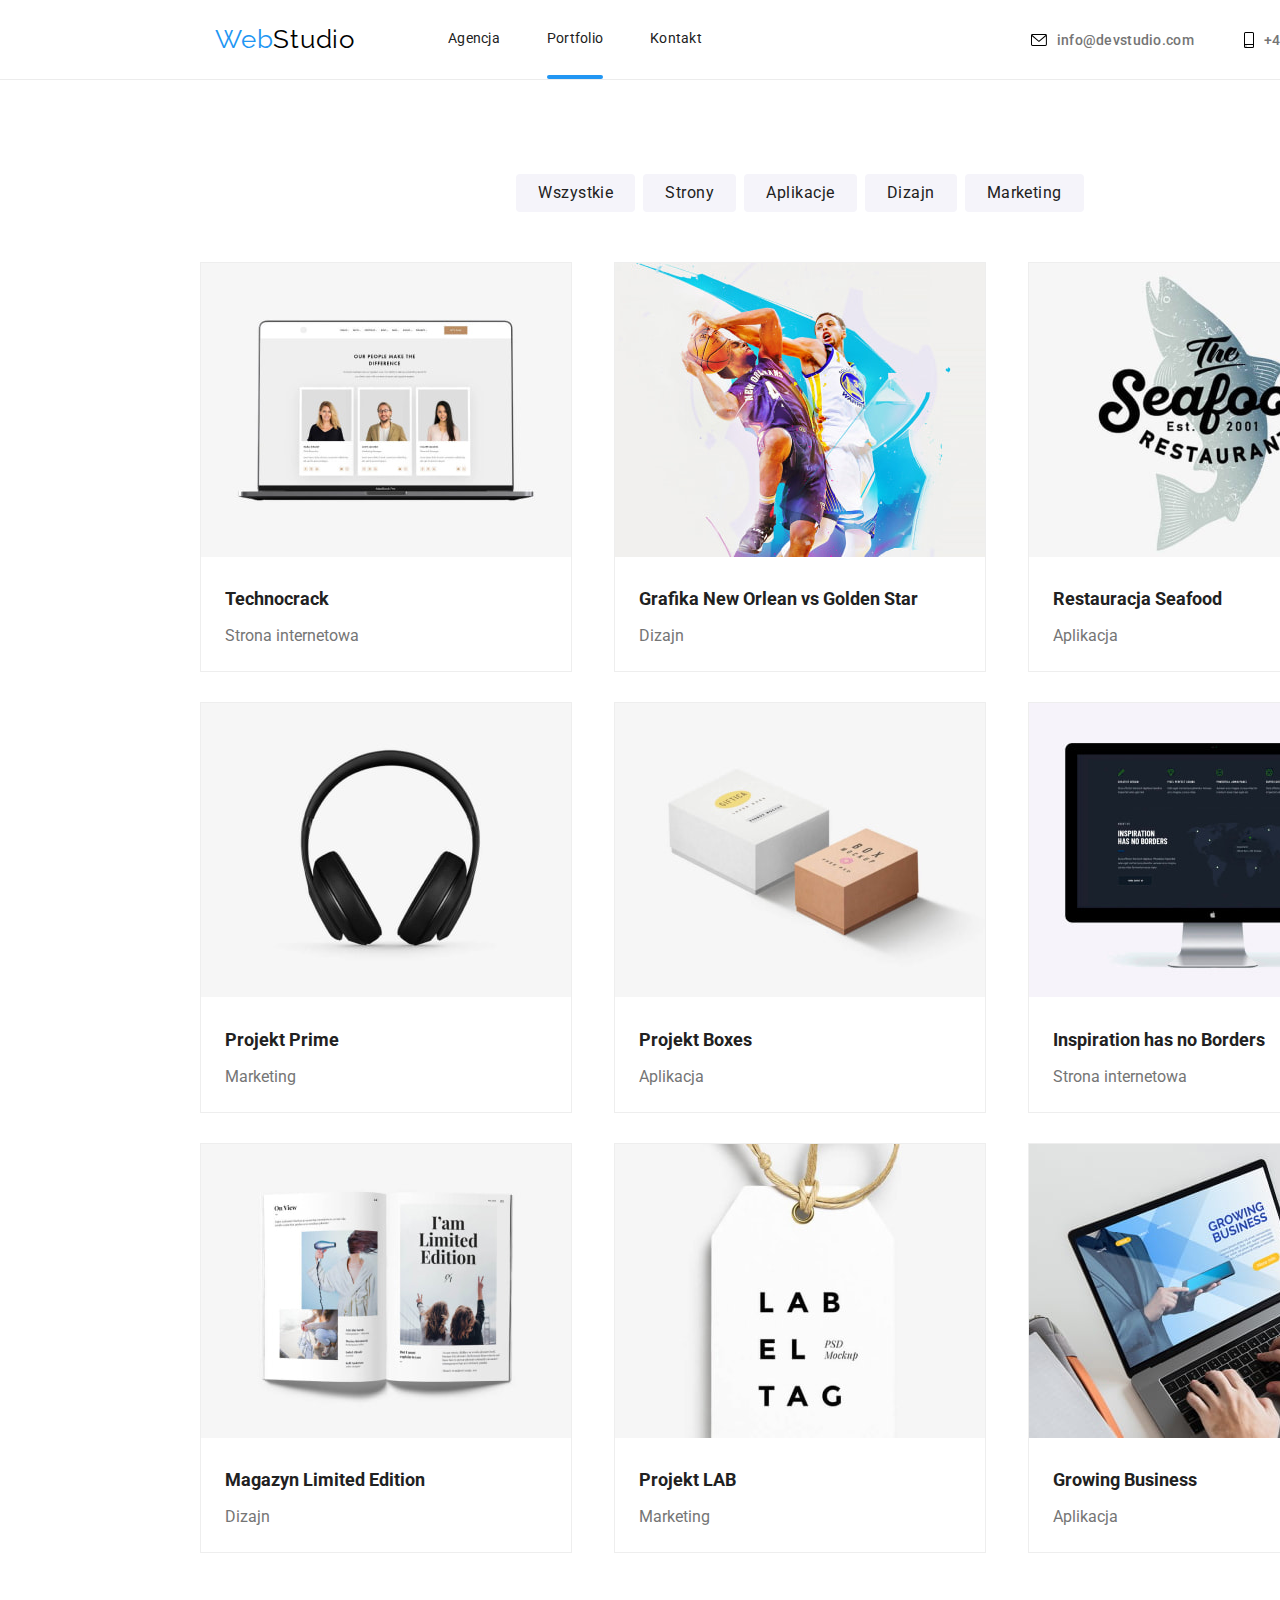
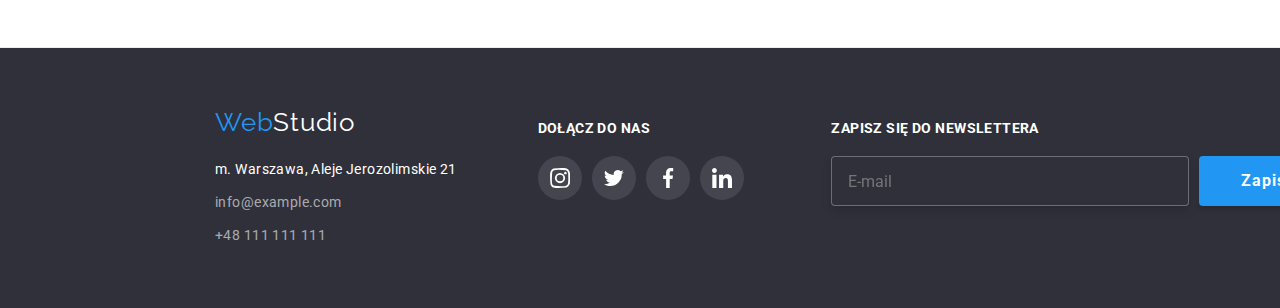
==== portfolio.html @ d6fd1a37 "cloned" ====
<!DOCTYPE html>
<html lang="en">
  <head>
    <meta charset="utf-8" />
    <meta http-equiv="x-uA-compatible" content="ie=edge" />
    <meta name="viewport" content="width=device-width, initial-scale=1.0" />
    <title>Studio</title>
    <link rel="stylesheet" href="./css/normalize.css" />
    <link rel="stylesheet" href="./css/style.css" />
    <link
      href="https://fonts.googleapis.com/css2?family=Raleway:wght@700&family=Roboto:wght@400;500;700;900&display=swap"
      rel="stylesheet"
    />
  </head>
  <body>
    <div class="wrapper">
      <div class="header-border">
        <header class="header container">
          <a class="header-logo" href="./index.html"
            >Web<span class="logo-secondary-color">Studio</span></a
          >
          <nav class="menu-nav">
            <a href="">Agencja</a>
            <a class="underline" href="./portfolio.html">Portfolio</a>
            <a href="">Kontakt</a>
          </nav>
          <div class="header-contacts">
            <a href="mailto:info@devstudio.com"
              ><svg class="header-icon" width="16" height="12">
                <use href="./images/icons.svg#icon-email"></use>
              </svg>
              info@devstudio.com</a
            >
            <a class="tel" href="tel:+48111111111"
              ><svg class="header-icon" width="10" height="16">
                <use href="./images/icons.svg#icon-smartphone"></use>
              </svg>
              +48 111 111 111</a
            >
          </div>
        </header>
      </div>
      <div class="portfolio-main-page-border">
        <main class="portfolio-main-page container section">
          <div class="filters">
            <button>Wszystkie</button>
            <button>Strony</button>
            <button>Aplikacje</button>
            <button>Dizajn</button>
            <button>Marketing</button>
          </div>
          <ul class="wszystkie-menu-images">
            <li>
              <figure class="image-border">
                <div class="project-image">
                  <img
                    src="./images/technocrack.jpg"
                    alt="picture of information about three employees"
                    width="370"
                    height="294"
                  />
                  <div class="hover-overlay">
                    <p>
                      Technocrack jest popularną platformą wykorzystywaną do
                      rozpowszechniania koronawirusa. Firmy wykorzystują tę
                      platformę do celów szpiegowskich i ataków na
                      niezabezpieczone serwery konkurencji
                    </p>
                  </div>
                </div>
                <figcaption class="image-footer">
                  <p class="project-name">Technocrack</p>
                  <p class="group-name">Strona internetowa</p>
                </figcaption>
              </figure>
            </li>
            <li>
              <figure class="image-border">
                <div class="project-image">
                  <img
                    src="./images/neworlean.jpg"
                    alt="picture of two basketball players in match"
                    width="370"
                    height="294"
                  />
                  <div class="hover-overlay">
                    <p>
                      Technocrack jest popularną platformą wykorzystywaną do
                      rozpowszechniania koronawirusa. Firmy wykorzystują tę
                      platformę do celów szpiegowskich i ataków na
                      niezabezpieczone serwery konkurencji
                    </p>
                  </div>
                </div>
                <figcaption class="image-footer">
                  <p class="project-name">Grafika New Orlean vs Golden Star</p>
                  <p class="group-name">Dizajn</p>
                </figcaption>
              </figure>
            </li>
            <li>
              <figure class="image-border">
                <div class="project-image">
                  <img
                    src="./images/seafood.jpg"
                    alt=" logo of seafood restaurant"
                    width="370"
                    height="294"
                  />
                  <div class="hover-overlay">
                    <p>
                      Technocrack jest popularną platformą wykorzystywaną do
                      rozpowszechniania koronawirusa. Firmy wykorzystują tę
                      platformę do celów szpiegowskich i ataków na
                      niezabezpieczone serwery konkurencji
                    </p>
                  </div>
                </div>
                <figcaption class="image-footer">
                  <p class="project-name">Restauracja Seafood</p>
                  <p class="group-name">Aplikacja</p>
                </figcaption>
              </figure>
            </li>

            <li>
              <figure class="image-border">
                <div class="project-image">
                  <img
                    src="./images/project-prime.jpg"
                    alt="picture of headphones"
                    width="370"
                    height="294"
                  />
                  <div class="hover-overlay">
                    <p>
                      Technocrack jest popularną platformą wykorzystywaną do
                      rozpowszechniania koronawirusa. Firmy wykorzystują tę
                      platformę do celów szpiegowskich i ataków na
                      niezabezpieczone serwery konkurencji
                    </p>
                  </div>
                </div>
                <figcaption class="image-footer">
                  <p class="project-name">Projekt Prime</p>
                  <p class="group-name">Marketing</p>
                </figcaption>
              </figure>
            </li>

            <li>
              <figure class="image-border">
                <div class="project-image">
                  <img
                    src="./images/project-boxes.jpg"
                    alt="picture of two boxes next to eachother"
                    width="370"
                    height="294"
                  />
                  <div class="hover-overlay">
                    <p>
                      Technocrack jest popularną platformą wykorzystywaną do
                      rozpowszechniania koronawirusa. Firmy wykorzystują tę
                      platformę do celów szpiegowskich i ataków na
                      niezabezpieczone serwery konkurencji
                    </p>
                  </div>
                </div>
                <figcaption class="image-footer">
                  <p class="project-name">Projekt Boxes</p>
                  <p class="group-name">Aplikacja</p>
                </figcaption>
              </figure>
            </li>

            <li>
              <figure class="image-border">
                <div class="project-image">
                  <img
                    src="./images/inspiration.jpg"
                    alt="picture of computer screen with inspiration has no borders slogan"
                    width="370"
                    height="294"
                  />
                  <div class="hover-overlay">
                    <p>
                      Technocrack jest popularną platformą wykorzystywaną do
                      rozpowszechniania koronawirusa. Firmy wykorzystują tę
                      platformę do celów szpiegowskich i ataków na
                      niezabezpieczone serwery konkurencji
                    </p>
                  </div>
                </div>
                <figcaption class="image-footer">
                  <p class="project-name">Inspiration has no Borders</p>
                  <p class="group-name">Strona internetowa</p>
                </figcaption>
              </figure>
            </li>

            <li>
              <figure class="image-border">
                <div class="project-image">
                  <img
                    src="./images/magazyn-limited-edition.jpg"
                    alt=" picture of book with text im limited edition"
                    width="370"
                    height="294"
                  />
                  <div class="hover-overlay">
                    <p>
                      Technocrack jest popularną platformą wykorzystywaną do
                      rozpowszechniania koronawirusa. Firmy wykorzystują tę
                      platformę do celów szpiegowskich i ataków na
                      niezabezpieczone serwery konkurencji
                    </p>
                  </div>
                </div>
                <figcaption class="image-footer">
                  <p class="project-name">Magazyn Limited Edition</p>
                  <p class="group-name">Dizajn</p>
                </figcaption>
              </figure>
            </li>

            <li>
              <figure class="image-border">
                <div class="project-image">
                  <img
                    src="./images/project-lab.jpg"
                    alt="picture of paper pendant"
                    width="370"
                    height="294"
                  />
                  <div class="hover-overlay">
                    <p>
                      Technocrack jest popularną platformą wykorzystywaną do
                      rozpowszechniania koronawirusa. Firmy wykorzystują tę
                      platformę do celów szpiegowskich i ataków na
                      niezabezpieczone serwery konkurencji
                    </p>
                  </div>
                </div>
                <figcaption class="image-footer">
                  <p class="project-name">Projekt LAB</p>
                  <p class="group-name">Marketing</p>
                </figcaption>
              </figure>
            </li>

            <li>
              <figure class="image-border">
                <div class="project-image">
                  <img
                    src="./images/growing-business.jpg"
                    alt="picture of a laptop with growing business slogan"
                    width="370"
                    height="294"
                  />
                  <div class="hover-overlay">
                    <p>
                      Technocrack jest popularną platformą wykorzystywaną do
                      rozpowszechniania koronawirusa. Firmy wykorzystują tę
                      platformę do celów szpiegowskich i ataków na
                      niezabezpieczone serwery konkurencji
                    </p>
                  </div>
                </div>
                <figcaption class="image-footer">
                  <p class="project-name">Growing Business</p>
                  <p class="group-name">Aplikacja</p>
                </figcaption>
              </figure>
            </li>
          </ul>
        </main>
      </div>
      <div class="footer-background-color">
        <footer class="footer container">
          <div class="footer-contacts">
            <a class="footer-logo" href="./index.html"
              >Web<span class="logo-third-color">Studio</span></a
            >
            <address class="address">
              <p class="footer-address">m. Warszawa, Aleje Jerozolimskie 21</p>
              <a class="footer-email" href="mailto:info@example.com"
                >info@example.com</a
              >
              <a class="footer-tel" href="tel:+48111111111">+48 111 111 111</a>
            </address>
          </div>
          <div class="footer-social-media">
            <p>dołącz do nas</p>
            <div class="footer-social-media-block">
              <svg class="footer-social-media-icon footer-circle">
                <use
                  href="./images/icons.svg#icon-instagram"
                  width="20"
                  height="20"
                  x="12"
                  y="12"
                ></use>
              </svg>
              <svg class="footer-social-media-icon footer-circle">
                <use
                  href="./images/icons.svg#icon-twitter"
                  width="20"
                  height="20"
                  x="12"
                  y="12"
                ></use>
              </svg>
              <svg class="footer-social-media-icon footer-circle">
                <use
                  href="./images/icons.svg#icon-facebook"
                  width="20"
                  height="20"
                  x="12"
                  y="12"
                ></use>
              </svg>
              <svg class="footer-social-media-icon footer-circle">
                <use
                  href="./images/icons.svg#icon-linkedin"
                  width="20"
                  height="20"
                  x="12"
                  y="12"
                ></use>
              </svg>
            </div>
          </div>
          <div class="footer-newsletter">
            <form class="newsletter">
              <label>
                <p>Zapisz się do newslettera</p>
                <input type="email" placeholder="E-mail" name="email"
              /></label>
              <button class="newsletter-button" type="submit">
                Zapisz się
                <svg class="newsletter-button-icon">
                  <use
                    href="./images/icons.svg#icon-send"
                    width="24"
                    height="24"
                  ></use>
                </svg>
              </button>
            </form>
          </div>
        </footer>
      </div>
    </div>
  </body>
</html>
---- css/style.css ----
* {
  list-style-type: none;
  margin: 0;
  padding: 0;
  color: #212121;
  text-decoration: none;
  font-style: normal;
}

/* Index */

body {
  font-family: "Roboto", "Raleway", "sans-serif";
  background-color: #e5e5e5;
}

.wrapper {
  width: 1600px;
  margin: 0 auto;
  background-color: #ffffff;
}

.container {
  width: 1200px;
  margin: 0 auto;
}

.section {
  padding: 94px 0;
}

/* Modal section */

.modal-backdrop {
  background-color: #00000033;
  position: fixed;
  width: 100%;
  height: 100%;
  top: 0;
  left: 0;
  z-index: 2;
  transition: ease-in;
  transition-duration: 250ms;
}

.modal {
  position: absolute;
  width: 528px;
  min-height: 581px;
  top: 50%;
  left: 50%;
  transform: translate(-50%, -50%);
  background-color: #ffffff;
  box-shadow: 0px 1px 3px rgba(0, 0, 0, 0.12), 0px 1px 1px rgba(0, 0, 0, 0.14),
    0px 2px 1px rgba(0, 0, 0, 0.2);
  border-radius: 4px;
}

.modal-close-btn {
  position: absolute;
  top: 8px;
  right: 8px;
  border-radius: 50%;
  width: 30px;
  height: 30px;
  background: #ffffff;
  border: 1px solid rgba(0, 0, 0, 0.1);
  cursor: pointer;
  font-weight: 700;
}

.is-hidden {
  opacity: 0;
  visibility: hidden;
  pointer-events: none;
  transition: ease-in;
  transition-duration: 250ms;
  transform: translate(0%, 50%);
}

/* Form section */

form {
  width: 448px;
  margin: 0 auto;
}

.form-icon {
  position: absolute;
}

.form-icon-position1 {
  top: 104px;
  left: 52px;
}

.form-icon-position2 {
  top: 172px;
  left: 52px;
}

.form-icon-position3 {
  top: 240px;
  left: 52px;
}

.form-header {
  font-weight: 700;
  font-size: 20px;
  line-height: 23px;
  text-align: center;
  letter-spacing: 0.03em;
  margin-top: 40px;
  margin-bottom: 12px;
}

.modal-form label {
  display: flex;
  flex-direction: column;
  margin-bottom: 10px;
  color: #757575;
}

.modal-form input {
  height: 40px;
  border: 1px solid rgba(33, 33, 33, 0.2);
  border-radius: 4px;
  padding-left: 42px;
}

.modal-form textarea {
  height: 120px;
  border: 1px solid rgba(33, 33, 33, 0.2);
  border-radius: 4px;
  padding: 12px 16px;
}

.modal-form input:focus,
.modal-form textarea:focus {
  outline: none;
  border-color: #2196f3;
  transition-timing-function: cubic-bezier(0.4, 0, 0.2, 1);
  transition-duration: 250ms;
}

.form-input:focus-within svg {
  fill: #2196f3;
}

.modal-button {
  background: #2196f3;
  box-shadow: 0px 4px 4px rgba(0, 0, 0, 0.15);
  border-radius: 4px;
  margin: 0 auto 40px;
  font-weight: 700;
  font-size: 16px;
  line-height: 1.88;
  border: none;
  padding: 10px 76px;
  display: flex;
  align-items: center;
  text-align: center;
  letter-spacing: 0.06em;
  color: #ffffff;
  cursor: pointer;
}

.link-color {
  color: #2196f3;
  text-decoration: underline;
}

/* Custom checkbox */
.checkbox-symbol {
  position: absolute;
  width: 0;
  height: 0;
  pointer-events: none;
  user-select: none;
}

.checkbox-container {
  background: #ffffff;
  color: #222;
  height: 64px;
  display: flex;
  justify-content: center;
  align-items: center;
  flex-flow: row wrap;
}

.checkbox-input {
  position: absolute;
  visibility: hidden;
}

.checkbox {
  user-select: none;
  cursor: pointer;
  padding: 6px 8px;
  border-radius: 6px;
  overflow: hidden;
  transition-timing-function: cubic-bezier(0.4, 0, 0.2, 1);
  transition-duration: 250ms;
  display: flex;
}

.checkbox:not(:last-child) {
  margin-right: 6px;
}

.checkbox span {
  vertical-align: middle;
  transform: translate3d(0, 0, 0);
}

.checkbox span:first-child {
  position: relative;
  flex: 0 0 18px;
  width: 18px;
  height: 18px;
  border-radius: 4px;
  transform: scale(1);
  border: 1px solid #cccfdb;
  transition-timing-function: cubic-bezier(0.4, 0, 0.2, 1);
  transition-duration: 250ms;
}

.checkbox span:last-child {
  color: #757575;
}

.checkbox span:first-child svg {
  position: absolute;
  top: 3px;
  left: 2px;
  fill: #ffffff;
  stroke-dasharray: 16px;
  stroke-dashoffset: 16px;
  transition-timing-function: cubic-bezier(0.4, 0, 0.2, 1);
  transition-duration: 250ms;
  transform: translate3d(0, 0, 0);
}

.checkbox span:last-child {
  padding-left: 8px;
  line-height: 18px;
}

.checkbox:hover span:first-child {
  border-color: #0077ff;
}

.checkbox-input:checked + .checkbox span:first-child {
  background: #0077ff;
  border-color: #0077ff;
}

.checkbox-input:checked + .checkbox span:first-child svg {
  stroke-dashoffset: 0;
}

@keyframes zoom-in-out {
  50% {
    transform: scale(0.9);
  }
}

.header-border {
  border-bottom: 1px solid #ececec;
}

.header {
  padding: 25px 27px 24px 15px;
  display: flex;
  gap: 93px;
  align-items: center;
}
.header-logo {
  font-family: "Raleway";
  font-size: 26px;
  letter-spacing: 0.03em;
  color: #2196f3;
}

.logo-secondary-color {
  color: #000000;
}

.menu-nav {
  width: 254px;
  font-size: 14px;
  letter-spacing: 0.02em;
  display: flex;
  justify-content: space-between;
}

nav a:hover,
nav a:focus {
  color: #2196f3;
  transition: 250ms;
  transition-timing-function: cubic-bezier(0.4, 0, 0.2, 1);
}
.underline::after {
  content: "";
  display: block;
  width: 100%;
  height: 4px;
  background-color: #2196f3;
  transform: translateY(29px);
  border-radius: 2px;
}

.header-icon {
  margin-right: 10px;
}

.header-contacts {
  font-weight: 500;
  font-size: 14px;
  letter-spacing: 0.02em;
  display: flex;
  gap: 50px;
  margin-left: auto;
}

.header-contacts a {
  color: #757575;
  display: flex;
  align-items: center;
}

.header-contacts a:hover,
a:focus,
.header-icon:hover {
  color: #2196f3;
  fill: #2196f3;
  transition-timing-function: cubic-bezier(0.4, 0, 0.2, 1);
  transition-duration: 250ms;
}

.welcome-section-background {
  background-color: #2f303a;
  background-image: linear-gradient(
      0deg,
      rgba(47, 48, 58, 0.4) 0%,
      rgba(47, 48, 58, 0.4) 100%
    ),
    url(../images/welcome-section-background-image.jpg);
}

.welcome-section {
  width: 1200px;
  display: flex;
  flex-direction: column;
  gap: 30px;
  margin: 0 auto;
}

.welcome-section-text {
  color: #ffffff;
  font-weight: 900;
  font-size: 44px;
  line-height: 1.37;
  text-align: center;
  letter-spacing: 0.06em;
  text-transform: uppercase;
  padding: 200px 252px 0;
  margin: 0 auto;
}

.welcome-section-button {
  background-color: #2196f3;
  box-shadow: 0px 4px 4px rgba(0, 0, 0, 0.15);
  border-radius: 4px;
  cursor: pointer;
  padding: 10px 41px 10px 42px;
  margin: 0 auto 200px;
  color: white;
  font-weight: 700;
  font-size: 16px;
  line-height: 1.88;
  letter-spacing: 0.06em;
  border: none;
}

.main-page {
  display: flex;
  flex-direction: column;
}
.article {
  font-size: 14px;
  line-height: 1.71;
  letter-spacing: 0.03em;
}

.article ul {
  display: flex;
  gap: 30px;
}

.article-logo {
  background-color: #f5f4fa;
  border-radius: 4px;
  margin-bottom: 30px;
}

.article-header {
  font-weight: 700;
}
.article-paragraph {
  color: #757575;
}

.what-we-do {
  padding-top: 0;
}

.what-we-do figure {
  display: flex;
}

.main-page-header {
  text-align: center;
  font-weight: 700;
  font-size: 36px;
  line-height: 1.166;
  letter-spacing: 0.03em;
  padding-bottom: 50px;
}

.what-we-do-images {
  display: flex;
  justify-content: space-between;
}

.label {
  position: relative;
}

.label > p {
  position: absolute;
  bottom: 0;
  background-color: rgba(47, 48, 58, 0.8);
  text-transform: uppercase;
  width: 100%;
  font-weight: 700;
  font-size: 14px;
  line-height: 16px;
  text-align: center;
  letter-spacing: 0.03em;
  color: #ffffff;
  padding: 27px 0;
}

.our-team-background {
  background: #f5f4fa;
}

.our-team-images {
  display: flex;
  justify-content: space-between;
}
.our-team-images li {
  box-shadow: 0px 1px 3px rgba(0, 0, 0, 0.12), 0px 1px 1px rgba(0, 0, 0, 0.14),
    0px 2px 1px rgba(0, 0, 0, 0.2);
  border-radius: 0px 0px 4px 4px;
  gap: 30px;
}

.our-team-signature {
  font-weight: 500;
  font-size: 16px;
  line-height: 1.19;
  text-align: center;
  letter-spacing: 0.03em;
  padding: 30px 0;
}
.our-team-position {
  padding-top: 10px;
  color: #757575;
  font-weight: 400;
  font-size: 16px;
  line-height: 1.19;
  text-align: center;
  letter-spacing: 0.03em;
}

.social-media-block {
  display: flex;
  gap: 10px;
  padding: 16px 32px 0;
  align-items: center;
}
.circle {
  border-radius: 50%;
  background-color: #f5f4fa;
  width: 44px;
  height: 44px;
  cursor: pointer;
}
.circle:hover {
  background-color: #2196f3;
}
.social-media-icon {
  fill: #afb1b8;
}

.social-media-icon:hover {
  fill: #ffffff;
}

.our-clients-logos {
  display: flex;
  justify-content: space-between;
}

.our-client-icon {
  width: 170px;
  height: 92px;
  border: 1px solid #afb1b8;
  border-radius: 4px;
  fill: #afb1b8;
  cursor: pointer;
}

.our-client-icon:hover {
  fill: #2196f3;
  border-color: #2196f3;
}

.footer-background-color {
  background: #2f303a;
}
.footer {
  display: flex;
  justify-content: space-between;
}

.footer-contacts {
  display: flex;
  flex-direction: column;
}

.footer-logo {
  font-family: "Raleway";
  font-size: 26px;
  letter-spacing: 0.03em;
  color: #2196f3;
  padding: 60px 0 20px 15px;
}
.logo-third-color {
  color: white;
}

.address {
  display: flex;
  flex-direction: column;
  gap: 9px;
  padding: 0 0 60px 15px;
}

.footer-address {
  font-weight: 400;
  font-size: 14px;
  line-height: 1.71;
  letter-spacing: 0.03em;
  color: #ffffff;
}
.footer-email {
  font-weight: 400;
  font-size: 14px;
  line-height: 1.71;
  letter-spacing: 0.03em;
  color: rgba(255, 255, 255, 0.6);
}

.footer-tel {
  font-weight: 400;
  font-size: 14px;
  line-height: 1.71;
  letter-spacing: 0.03em;
  color: rgba(255, 255, 255, 0.6);
}

.footer-social-media {
  padding: 72px 0 0 70px;
}

.footer-social-media-block {
  display: flex;
  gap: 10px;
  align-items: center;
}

.footer-social-media p {
  color: #ffffff;
  text-transform: uppercase;
  font-weight: 700;
  font-size: 14px;
  line-height: 16px;
  letter-spacing: 0.03em;
  padding-bottom: 20px;
}

.footer-circle {
  background-color: #ffffff1a;
  width: 44px;
  height: 44px;
  border-radius: 50%;
  cursor: pointer;
}

.footer-circle:hover {
  background-color: #2196f3;
}
.footer-social-media-icon {
  fill: #ffffff;
}

.newsletter {
  width: 100%;
  display: flex;
  padding: 72px 0 0 77px;
}

.newsletter p {
  padding-bottom: 20px;
  font-weight: 700;
  font-size: 14px;
  line-height: 16px;
  letter-spacing: 0.03em;
  text-transform: uppercase;
  color: #ffffff;
}

.newsletter input {
  width: 358px;
  position: relative;
  border: 1px solid rgba(255, 255, 255, 0.3);
  filter: drop-shadow(0px 4px 4px rgba(0, 0, 0, 0.15));
  border-radius: 4px;
  background-color: #2f303a;
  color: rgba(255, 255, 255, 0.6);
  margin-right: 10px;
  outline: none;
  height: 50px;
  padding-left: 16px;
}

.newsletter-button {
  height: 50px;
  background: #2196f3;
  box-shadow: 0px 4px 4px rgba(0, 0, 0, 0.15);
  border-radius: 4px;
  font-weight: 700;
  font-size: 16px;
  line-height: 1.88;
  display: flex;
  align-items: center;
  text-align: center;
  letter-spacing: 0.06em;
  color: #ffffff;
  border: none;
  padding: 10px 0 10px 42px;
  margin-top: 36px;
  cursor: pointer;
}

.newsletter-button-icon {
  margin: 0 28px 0 24px;
  width: 24px;
  height: 24px;
  fill: #ffffff;
}

/* Portfolio */

.portfolio-main-page {
  display: flex;
  flex-direction: column;
}
.portfolio-main-page-border {
  border-bottom: 1px solid #eeeeee;
}
.filters {
  margin: 0 auto;
  display: flex;
  gap: 8px;
}

.filters > button {
  font-size: 16px;
  background-color: #f5f4fa;
  letter-spacing: 0.03em;
  line-height: 1.625;
  border-radius: 4px;
  border: none;
  border-radius: 4px;
  cursor: pointer;
  padding: 6px 22px;
  margin-bottom: 50px;
}

.filters > button:hover,
.filters > button:focus {
  background-color: #2196f3;
  color: #ffffff;
  box-shadow: 0px 3px 1px rgba(0, 0, 0, 0.1), 0px 1px 2px rgba(0, 0, 0, 0.08),
    0px 2px 2px rgba(0, 0, 0, 0.12);
  transition-timing-function: cubic-bezier(0.4, 0, 0.2, 1);
  transition-duration: 250ms;
}

.wszystkie-menu-images {
  display: flex;
  flex-wrap: wrap;
  gap: 30px;
  justify-content: space-between;
}

.image-border {
  border: 1px solid #eeeeee;
  cursor: pointer;
  position: relative;
}
.project-image {
  position: relative;
  overflow: hidden;
}

.hover-overlay {
  top: 0;
  position: absolute;
  z-index: -1;
  transform: translateY(100%);
}

.hover-overlay > p {
  color: #ffffff;
  padding: 49px 0 0 24px;
  letter-spacing: 0.03em;
  font-size: 18px;
  line-height: 28px;
}

.image-border:hover .hover-overlay {
  width: 100%;
  height: 100%;
  background: rgba(33, 150, 243, 0.9);
  transition-property: transform, background-color;
  transition-timing-function: cubic-bezier(0.4, 0, 0.2, 1);
  transform: translateY(0);
  transition-duration: 250ms;
  z-index: 1;
}

.image-border:hover,
.image-border:focus {
  box-shadow: 0px 1px 1px rgba(0, 0, 0, 0.12), 0px 4px 4px rgba(0, 0, 0, 0.06),
    1px 4px 6px rgba(0, 0, 0, 0.16);
  transition-timing-function: cubic-bezier(0.4, 0, 0.2, 1);
  transition-duration: 250ms;
}

.image-footer {
  font-weight: 700;
  font-size: 18px;
  line-height: 2;
  padding: 20px 24px;
}
.project-name {
  line-height: 2;
}

.group-name {
  font-size: 16px;
  line-height: 1.88;
  color: #757575;
  font-weight: 400;
  padding-top: 4px;
}
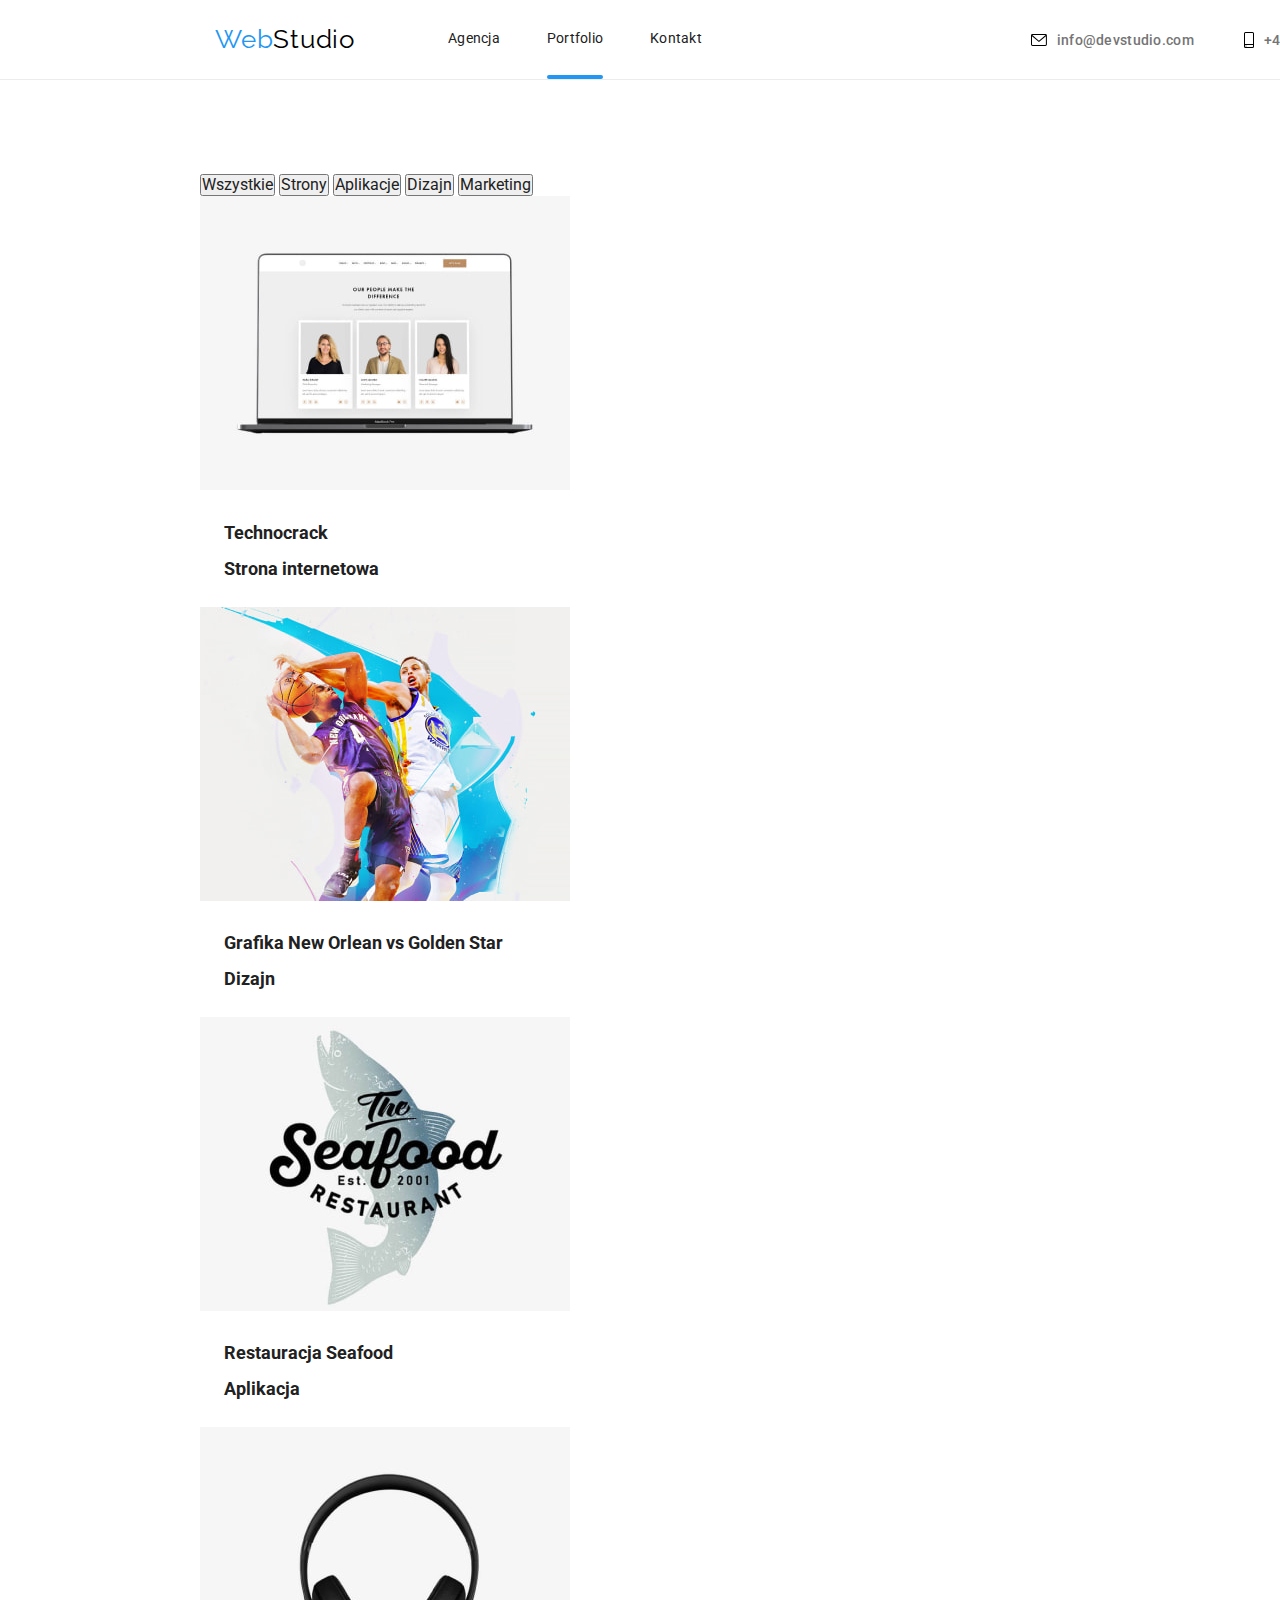
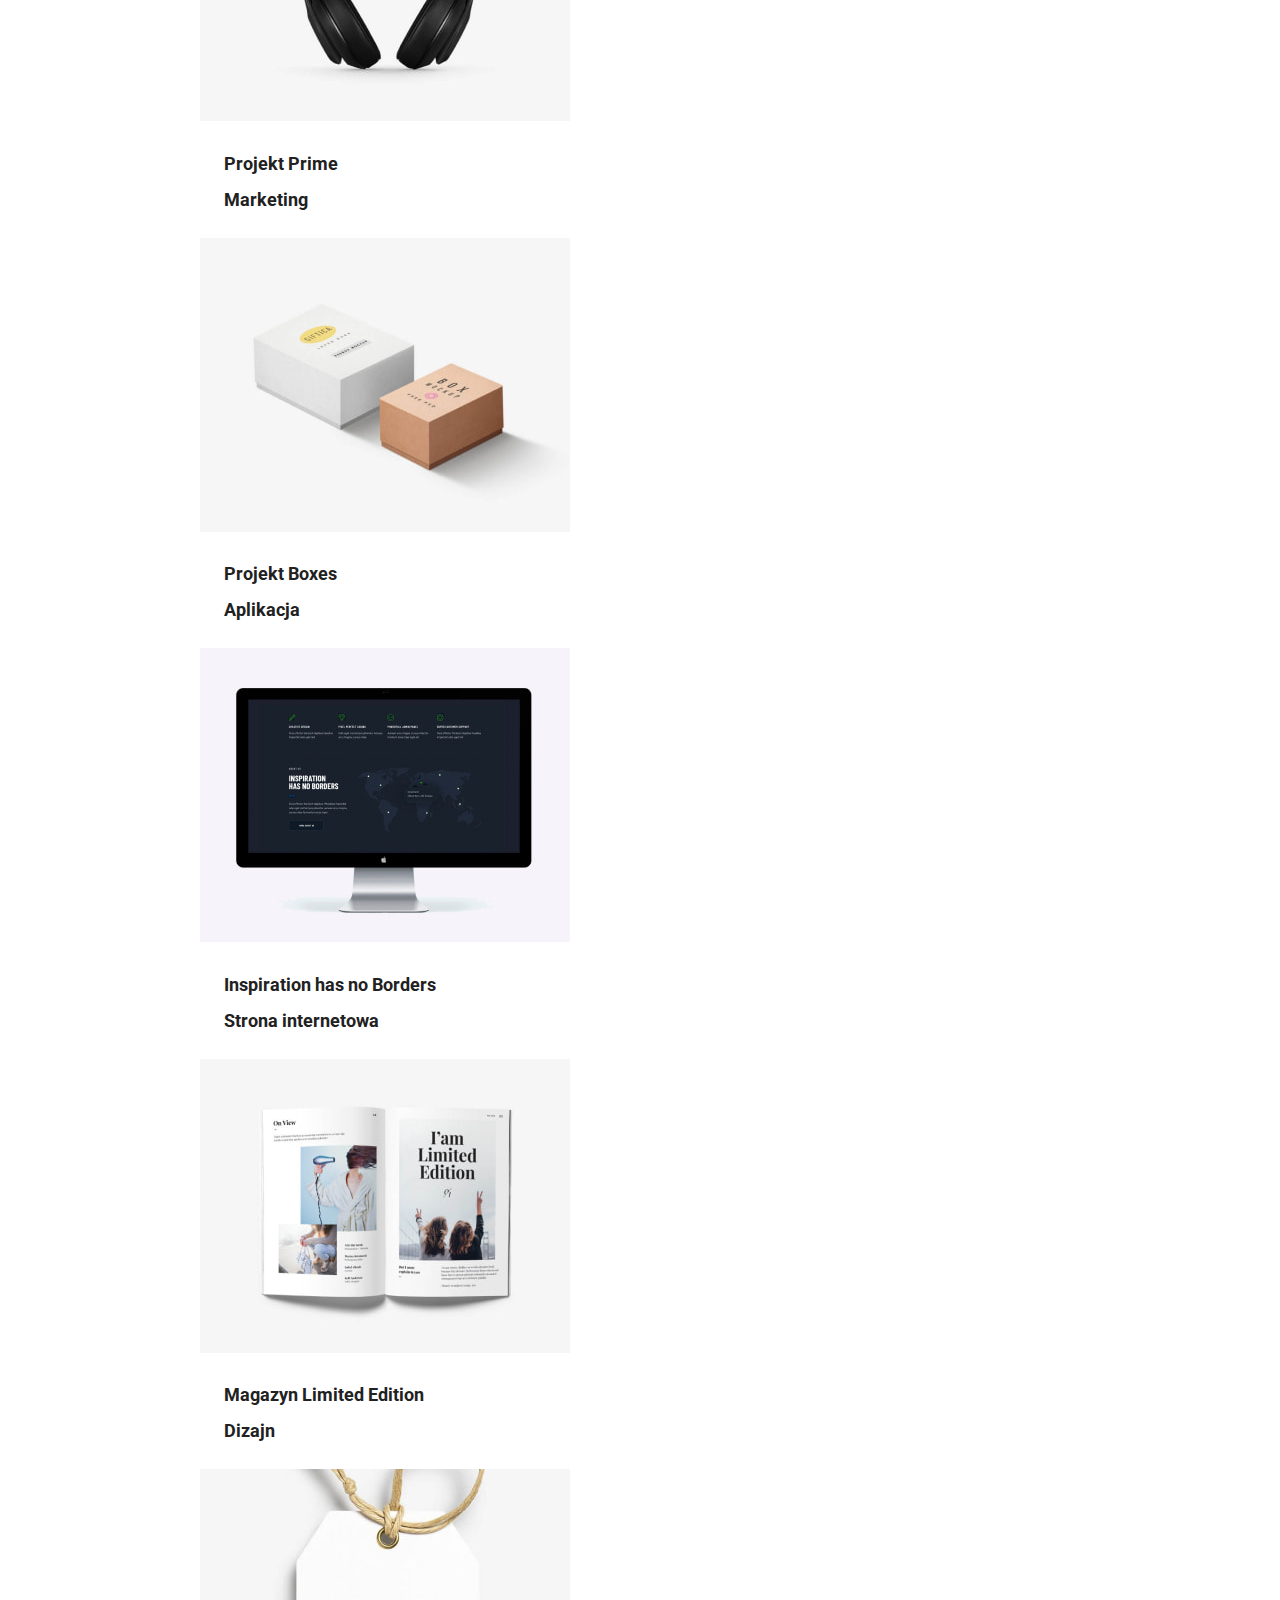
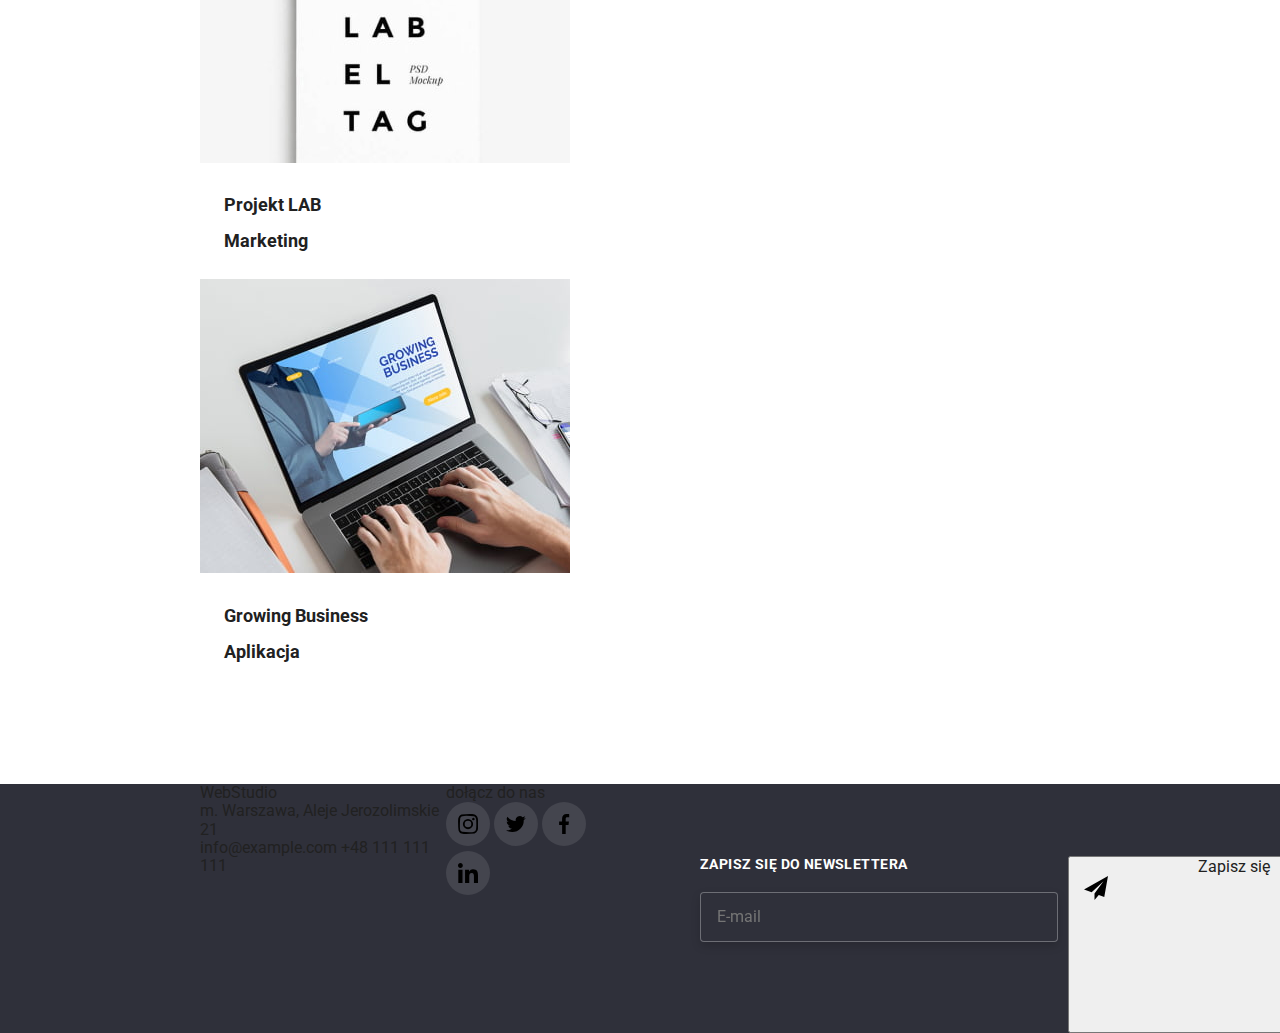
==== commit 932eb358: "26.09" ====
--- a/portfolio.html
+++ b/portfolio.html
@@ -16,42 +16,61 @@
     <div class="wrapper">
       <div class="header-border">
         <header class="header container">
-          <a class="header-logo" href="./index.html"
-            >Web<span class="logo-secondary-color">Studio</span></a
+          <a class="header__logo" href="./index.html"
+            >Web<span class="header__logo--black">Studio</span></a
           >
           <nav class="menu-nav">
-            <a href="">Agencja</a>
-            <a class="underline" href="./portfolio.html">Portfolio</a>
-            <a href="">Kontakt</a>
+            <a class="menu-nav__item--hover-color" href="">Agencja</a>
+            <div class="menu-nav--active">
+              <a class="menu-nav__item--hover-color" href="./portfolio.html"
+                >Portfolio</a
+              >
+            </div>
+            <a class="menu-nav__item--hover-color" href="">Kontakt</a>
           </nav>
-          <div class="header-contacts">
-            <a href="mailto:info@devstudio.com"
-              ><svg class="header-icon" width="16" height="12">
-                <use href="./images/icons.svg#icon-email"></use>
-              </svg>
-              info@devstudio.com</a
-            >
-            <a class="tel" href="tel:+48111111111"
-              ><svg class="header-icon" width="10" height="16">
-                <use href="./images/icons.svg#icon-smartphone"></use>
-              </svg>
-              +48 111 111 111</a
-            >
-          </div>
+          <ul class="header-contacts">
+            <li>
+              <a
+                class="header-contacts--hover-color"
+                href="mailto:info@devstudio.com"
+              >
+                <svg
+                  class="header-contacts__icon-position"
+                  width="16"
+                  height="12"
+                >
+                  <use href="./images/icons.svg#icon-email"></use>
+                </svg>
+                info@devstudio.com</a
+              >
+            </li>
+            <li>
+              <a class="header-contacts--hover-color" href="tel:+48111111111">
+                <svg
+                  class="header-contacts__icon-position"
+                  width="10"
+                  height="16"
+                >
+                  <use href="./images/icons.svg#icon-smartphone"></use>
+                </svg>
+                +48 111 111 111</a
+              >
+            </li>
+          </ul>
         </header>
       </div>
-      <div class="portfolio-main-page-border">
-        <main class="portfolio-main-page container section">
-          <div class="filters">
+      <div class="portfolio-border">
+        <main class="portfolio-section container section">
+          <div class="portfolio-section__filters">
             <button>Wszystkie</button>
             <button>Strony</button>
             <button>Aplikacje</button>
             <button>Dizajn</button>
             <button>Marketing</button>
           </div>
-          <ul class="wszystkie-menu-images">
-            <li>
-              <figure class="image-border">
+          <ul class="portfolio-section__images">
+            <li>
+              <figure class="portfolio-section__images--border">
                 <div class="project-image">
                   <img
                     src="./images/technocrack.jpg"
@@ -69,13 +88,13 @@
                   </div>
                 </div>
                 <figcaption class="image-footer">
-                  <p class="project-name">Technocrack</p>
-                  <p class="group-name">Strona internetowa</p>
-                </figcaption>
-              </figure>
-            </li>
-            <li>
-              <figure class="image-border">
+                  <p class="image-footer__project-name">Technocrack</p>
+                  <p class="image-footer__group-name">Strona internetowa</p>
+                </figcaption>
+              </figure>
+            </li>
+            <li>
+              <figure class="portfolio-section__images--border">
                 <div class="project-image">
                   <img
                     src="./images/neworlean.jpg"
@@ -93,13 +112,15 @@
                   </div>
                 </div>
                 <figcaption class="image-footer">
-                  <p class="project-name">Grafika New Orlean vs Golden Star</p>
-                  <p class="group-name">Dizajn</p>
-                </figcaption>
-              </figure>
-            </li>
-            <li>
-              <figure class="image-border">
+                  <p class="image-footer__project-name">
+                    Grafika New Orlean vs Golden Star
+                  </p>
+                  <p class="image-footer__group-name">Dizajn</p>
+                </figcaption>
+              </figure>
+            </li>
+            <li>
+              <figure class="portfolio-section__images--border">
                 <div class="project-image">
                   <img
                     src="./images/seafood.jpg"
@@ -117,14 +138,14 @@
                   </div>
                 </div>
                 <figcaption class="image-footer">
-                  <p class="project-name">Restauracja Seafood</p>
-                  <p class="group-name">Aplikacja</p>
-                </figcaption>
-              </figure>
-            </li>
-
-            <li>
-              <figure class="image-border">
+                  <p class="image-footer__project-name">Restauracja Seafood</p>
+                  <p class="image-footer__group-name">Aplikacja</p>
+                </figcaption>
+              </figure>
+            </li>
+
+            <li>
+              <figure class="portfolio-section__images--border">
                 <div class="project-image">
                   <img
                     src="./images/project-prime.jpg"
@@ -142,14 +163,14 @@
                   </div>
                 </div>
                 <figcaption class="image-footer">
-                  <p class="project-name">Projekt Prime</p>
-                  <p class="group-name">Marketing</p>
-                </figcaption>
-              </figure>
-            </li>
-
-            <li>
-              <figure class="image-border">
+                  <p class="image-footer__project-name">Projekt Prime</p>
+                  <p class="image-footer__group-name">Marketing</p>
+                </figcaption>
+              </figure>
+            </li>
+
+            <li>
+              <figure class="portfolio-section__images--border">
                 <div class="project-image">
                   <img
                     src="./images/project-boxes.jpg"
@@ -167,14 +188,14 @@
                   </div>
                 </div>
                 <figcaption class="image-footer">
-                  <p class="project-name">Projekt Boxes</p>
-                  <p class="group-name">Aplikacja</p>
-                </figcaption>
-              </figure>
-            </li>
-
-            <li>
-              <figure class="image-border">
+                  <p class="image-footer__project-name">Projekt Boxes</p>
+                  <p class="image-footer__group-name">Aplikacja</p>
+                </figcaption>
+              </figure>
+            </li>
+
+            <li>
+              <figure class="portfolio-section__images--border">
                 <div class="project-image">
                   <img
                     src="./images/inspiration.jpg"
@@ -192,14 +213,16 @@
                   </div>
                 </div>
                 <figcaption class="image-footer">
-                  <p class="project-name">Inspiration has no Borders</p>
-                  <p class="group-name">Strona internetowa</p>
-                </figcaption>
-              </figure>
-            </li>
-
-            <li>
-              <figure class="image-border">
+                  <p class="image-footer__project-name">
+                    Inspiration has no Borders
+                  </p>
+                  <p class="image-footer__group-name">Strona internetowa</p>
+                </figcaption>
+              </figure>
+            </li>
+
+            <li>
+              <figure class="portfolio-section__images--border">
                 <div class="project-image">
                   <img
                     src="./images/magazyn-limited-edition.jpg"
@@ -217,14 +240,16 @@
                   </div>
                 </div>
                 <figcaption class="image-footer">
-                  <p class="project-name">Magazyn Limited Edition</p>
-                  <p class="group-name">Dizajn</p>
-                </figcaption>
-              </figure>
-            </li>
-
-            <li>
-              <figure class="image-border">
+                  <p class="image-footer__project-name">
+                    Magazyn Limited Edition
+                  </p>
+                  <p class="image-footer__group-name">Dizajn</p>
+                </figcaption>
+              </figure>
+            </li>
+
+            <li>
+              <figure class="portfolio-section__images--border">
                 <div class="project-image">
                   <img
                     src="./images/project-lab.jpg"
@@ -242,14 +267,14 @@
                   </div>
                 </div>
                 <figcaption class="image-footer">
-                  <p class="project-name">Projekt LAB</p>
-                  <p class="group-name">Marketing</p>
-                </figcaption>
-              </figure>
-            </li>
-
-            <li>
-              <figure class="image-border">
+                  <p class="image-footer__project-name">Projekt LAB</p>
+                  <p class="image-footer__group-name">Marketing</p>
+                </figcaption>
+              </figure>
+            </li>
+
+            <li>
+              <figure class="portfolio-section__images--border">
                 <div class="project-image">
                   <img
                     src="./images/growing-business.jpg"
@@ -267,8 +292,8 @@
                   </div>
                 </div>
                 <figcaption class="image-footer">
-                  <p class="project-name">Growing Business</p>
-                  <p class="group-name">Aplikacja</p>
+                  <p class="image-footer__project-name">Growing Business</p>
+                  <p class="image-footer__group-name">Aplikacja</p>
                 </figcaption>
               </figure>
             </li>
@@ -277,22 +302,26 @@
       </div>
       <div class="footer-background-color">
         <footer class="footer container">
-          <div class="footer-contacts">
-            <a class="footer-logo" href="./index.html"
-              >Web<span class="logo-third-color">Studio</span></a
+          <div class="footer__contacts">
+            <a class="footer__logo" href="./index.html"
+              >Web<span class="footer__logo--white">Studio</span></a
             >
-            <address class="address">
-              <p class="footer-address">m. Warszawa, Aleje Jerozolimskie 21</p>
-              <a class="footer-email" href="mailto:info@example.com"
+            <address class="footer__contacts--column">
+              <p class="footer__contacts--white">
+                m. Warszawa, Aleje Jerozolimskie 21
+              </p>
+              <a class="footer__contacts--grey" href="mailto:info@example.com"
                 >info@example.com</a
               >
-              <a class="footer-tel" href="tel:+48111111111">+48 111 111 111</a>
+              <a class="footer__contacts--grey" href="tel:+48111111111"
+                >+48 111 111 111</a
+              >
             </address>
           </div>
-          <div class="footer-social-media">
+          <div class="footer__social-media">
             <p>dołącz do nas</p>
-            <div class="footer-social-media-block">
-              <svg class="footer-social-media-icon footer-circle">
+            <div class="footer__social-media-block">
+              <svg class="footer-social-media-block__icon footer-circle">
                 <use
                   href="./images/icons.svg#icon-instagram"
                   width="20"
@@ -301,7 +330,7 @@
                   y="12"
                 ></use>
               </svg>
-              <svg class="footer-social-media-icon footer-circle">
+              <svg class="footer-social-media-block__icon footer-circle">
                 <use
                   href="./images/icons.svg#icon-twitter"
                   width="20"
@@ -310,7 +339,7 @@
                   y="12"
                 ></use>
               </svg>
-              <svg class="footer-social-media-icon footer-circle">
+              <svg class="footer-social-media-block__icon footer-circle">
                 <use
                   href="./images/icons.svg#icon-facebook"
                   width="20"
@@ -319,7 +348,7 @@
                   y="12"
                 ></use>
               </svg>
-              <svg class="footer-social-media-icon footer-circle">
+              <svg class="footer-social-media-block__icon footer-circle">
                 <use
                   href="./images/icons.svg#icon-linkedin"
                   width="20"
@@ -330,15 +359,15 @@
               </svg>
             </div>
           </div>
-          <div class="footer-newsletter">
+          <div class="footer__newsletter">
             <form class="newsletter">
               <label>
                 <p>Zapisz się do newslettera</p>
                 <input type="email" placeholder="E-mail" name="email"
               /></label>
-              <button class="newsletter-button" type="submit">
+              <button class="newsletter__button" type="submit">
                 Zapisz się
-                <svg class="newsletter-button-icon">
+                <svg class="newsletter__button--arrow-icon">
                   <use
                     href="./images/icons.svg#icon-send"
                     width="24"
@@ -351,5 +380,76 @@
         </footer>
       </div>
     </div>
+    <div class="modal-backdrop is-hidden" data-modal>
+      <div class="modal">
+        <button type="button" class="modal-close-btn" data-modal-close>
+          <svg class="modal-close-icon" width="11" height="11">
+            <use href="./images/icons.svg#icon-form-close"></use>
+          </svg>
+        </button>
+        <h3 class="form-header">Zostaw swoje dane w formularzu poniżej</h3>
+        <form class="modal-form">
+          <label class="form-input"
+            >Imię <input type="text" name="imie" /><svg
+              class="form-icon form-icon-position1"
+              width="18"
+              height="18"
+            >
+              <use href="./images/icons.svg#icon-form-name"></use>
+            </svg>
+          </label>
+          <label class="form-input"
+            >Telefon <input type="tel" name="telephone" /><svg
+              class="form-icon form-icon-position2"
+              width="18"
+              height="18"
+            >
+              <use href="./images/icons.svg#icon-form-tel"></use>
+            </svg>
+          </label>
+          <label class="form-input"
+            >Email <input type="email" name="email" /><svg
+              class="form-icon form-icon-position3"
+              width="18"
+              height="18"
+            >
+              <use href="./images/icons.svg#icon-form-email"></use>
+            </svg>
+          </label>
+          <label
+            >Komentarz
+            <textarea placeholder="Wprowadź tekst"></textarea>
+          </label>
+        </form>
+        <!--  -->
+        <svg class="checkbox-symbol">
+          <symbol id="icon-checkbox" viewBox="0 0 42 32">
+            <path
+              stroke-linejoin="miter"
+              stroke-linecap="butt"
+              stroke-miterlimit="4"
+              stroke-width="0.64"
+              d="M6.263 15.205l-0.22-0.21-3.307 3.132 11.651 11.114 24.477-23.351-3.285-3.134-21.192 20.197-8.124-7.75z"
+            ></path>
+          </symbol>
+        </svg>
+        <div class="checkbox-container">
+          <input class="checkbox-input" id="apples" type="checkbox" />
+          <label class="checkbox" for="apples">
+            <span>
+              <svg width="12px" height="10px">
+                <use xlink:href="#icon-checkbox"></use>
+              </svg>
+            </span>
+            <span
+              >Oświadczam iż akceptuję
+              <a class="link-color" href="">Regulamin</a> i
+              <a class="link-color" href="">Politykę Prywatności.</a></span
+            >
+          </label>
+        </div>
+        <button class="modal-button" type="submit">Wyślij</button>
+      </div>
+    </div>
   </body>
 </html>
--- a/css/style.css
+++ b/css/style.css
@@ -7,8 +7,6 @@
   font-style: normal;
 }
 
-/* Index */
-
 body {
   font-family: "Roboto", "Raleway", "sans-serif";
   background-color: #e5e5e5;
@@ -27,6 +25,533 @@
 
 .section {
   padding: 94px 0;
+}
+
+/* Index */
+
+.header-border {
+  border-bottom: 1px solid #ececec;
+}
+
+.header {
+  padding: 25px 27px 24px 15px;
+  display: flex;
+  gap: 93px;
+  align-items: center;
+}
+.header__logo {
+  font-family: "Raleway";
+  font-size: 26px;
+  letter-spacing: 0.03em;
+  color: #2196f3;
+}
+
+.header__logo--black {
+  color: #000000;
+}
+
+.menu-nav {
+  width: 254px;
+  font-size: 14px;
+  letter-spacing: 0.02em;
+  display: flex;
+  justify-content: space-between;
+}
+
+.menu-nav__item--hover-color:hover,
+.menu-nav__item--hover-color:focus {
+  color: #2196f3;
+  transition: 250ms;
+  transition-timing-function: cubic-bezier(0.4, 0, 0.2, 1);
+}
+
+.menu-nav--active::after {
+  content: "";
+  display: block;
+  width: 100%;
+  height: 4px;
+  background-color: #2196f3;
+  transform: translateY(29px);
+  border-radius: 2px;
+}
+
+.header-contacts {
+  font-weight: 500;
+  font-size: 14px;
+  letter-spacing: 0.02em;
+  display: flex;
+  gap: 50px;
+  margin-left: auto;
+}
+
+.header-contacts a {
+  color: #757575;
+  display: flex;
+  align-items: center;
+}
+
+.header-contacts--hover-color:hover,
+.header-contacts--hover-color:focus,
+.header-contacts--hover-color:hover {
+  color: #2196f3;
+  fill: #2196f3;
+  transition-timing-function: cubic-bezier(0.4, 0, 0.2, 1);
+  transition-duration: 250ms;
+}
+
+.header-contacts__icon-position {
+  margin-right: 10px;
+}
+
+.welcome-section-background {
+  background-color: #2f303a;
+  background-image: linear-gradient(
+      0deg,
+      rgba(47, 48, 58, 0.4) 0%,
+      rgba(47, 48, 58, 0.4) 100%
+    ),
+    url(../images/welcome-section-background-image.jpg);
+}
+
+.welcome-section {
+  width: 1200px;
+  display: flex;
+  flex-direction: column;
+  gap: 30px;
+  margin: 0 auto;
+}
+
+.welcome-section__text {
+  color: #ffffff;
+  font-weight: 900;
+  font-size: 44px;
+  line-height: 1.37;
+  text-align: center;
+  letter-spacing: 0.06em;
+  text-transform: uppercase;
+  padding: 200px 252px 0;
+  margin: 0 auto;
+}
+
+.welcome-section__button {
+  background-color: #2196f3;
+  box-shadow: 0px 4px 4px rgba(0, 0, 0, 0.15);
+  border-radius: 4px;
+  cursor: pointer;
+  padding: 10px 41px 10px 42px;
+  margin: 0 auto 200px;
+  color: white;
+  font-weight: 700;
+  font-size: 16px;
+  line-height: 1.88;
+  letter-spacing: 0.06em;
+  border: none;
+}
+
+.main-page {
+  display: flex;
+  flex-direction: column;
+}
+.article-section {
+  font-size: 14px;
+  line-height: 1.71;
+  letter-spacing: 0.03em;
+}
+
+.article-section ul {
+  display: flex;
+  gap: 30px;
+}
+
+.article-section__logo {
+  background-color: #f5f4fa;
+  border-radius: 4px;
+  margin-bottom: 30px;
+}
+
+.article-section__header {
+  font-weight: 700;
+}
+.article-section__paragraph {
+  color: #757575;
+}
+
+.what-we-do-section {
+  padding-top: 0;
+}
+
+.what-we-do-section__header {
+  text-align: center;
+  font-weight: 700;
+  font-size: 36px;
+  line-height: 1.166;
+  letter-spacing: 0.03em;
+  padding-bottom: 50px;
+}
+
+.what-we-do-section__images {
+  display: flex;
+  justify-content: space-between;
+}
+
+.what-we-do-section__label {
+  position: relative;
+}
+
+.what-we-do-section__label > p {
+  position: absolute;
+  bottom: 0;
+  background-color: rgba(47, 48, 58, 0.8);
+  text-transform: uppercase;
+  width: 100%;
+  font-weight: 700;
+  font-size: 14px;
+  line-height: 16px;
+  text-align: center;
+  letter-spacing: 0.03em;
+  color: #ffffff;
+  padding: 27px 0;
+}
+
+.what-we-do-section figure {
+  display: flex;
+}
+
+.our-team-background {
+  background: #f5f4fa;
+}
+
+.our-team-section__header {
+  text-align: center;
+  font-weight: 700;
+  font-size: 36px;
+  line-height: 1.166;
+  letter-spacing: 0.03em;
+  padding-bottom: 50px;
+}
+
+.our-team-section__images {
+  display: flex;
+  justify-content: space-between;
+}
+.our-team-section__images li {
+  box-shadow: 0px 1px 3px rgba(0, 0, 0, 0.12), 0px 1px 1px rgba(0, 0, 0, 0.14),
+    0px 2px 1px rgba(0, 0, 0, 0.2);
+  border-radius: 0px 0px 4px 4px;
+  gap: 30px;
+}
+
+.our-team-signature {
+  font-weight: 500;
+  font-size: 16px;
+  line-height: 1.19;
+  text-align: center;
+  letter-spacing: 0.03em;
+  padding: 30px 0;
+}
+.our-team-position {
+  padding-top: 10px;
+  color: #757575;
+  font-weight: 400;
+  font-size: 16px;
+  line-height: 1.19;
+  text-align: center;
+  letter-spacing: 0.03em;
+}
+
+.social-media-block {
+  display: flex;
+  gap: 10px;
+  padding: 16px 32px 0;
+  align-items: center;
+}
+.circle {
+  border-radius: 50%;
+  background-color: #f5f4fa;
+  width: 44px;
+  height: 44px;
+  cursor: pointer;
+}
+.circle:hover {
+  background-color: #2196f3;
+}
+.social-media-icon {
+  fill: #afb1b8;
+}
+
+.social-media-icon:hover {
+  fill: #ffffff;
+}
+
+.our-clients-logos {
+  display: flex;
+  justify-content: space-between;
+}
+
+.our-client-icon {
+  width: 170px;
+  height: 92px;
+  border: 1px solid #afb1b8;
+  border-radius: 4px;
+  fill: #afb1b8;
+  cursor: pointer;
+}
+
+.our-client-icon:hover {
+  fill: #2196f3;
+  border-color: #2196f3;
+}
+
+.footer-background-color {
+  background: #2f303a;
+}
+.footer {
+  display: flex;
+  justify-content: space-between;
+}
+
+.footer-contacts {
+  display: flex;
+  flex-direction: column;
+}
+
+.footer-logo {
+  font-family: "Raleway";
+  font-size: 26px;
+  letter-spacing: 0.03em;
+  color: #2196f3;
+  padding: 60px 0 20px 15px;
+}
+.logo-third-color {
+  color: white;
+}
+
+.address {
+  display: flex;
+  flex-direction: column;
+  gap: 9px;
+  padding: 0 0 60px 15px;
+}
+
+.footer-address {
+  font-weight: 400;
+  font-size: 14px;
+  line-height: 1.71;
+  letter-spacing: 0.03em;
+  color: #ffffff;
+}
+.footer-email {
+  font-weight: 400;
+  font-size: 14px;
+  line-height: 1.71;
+  letter-spacing: 0.03em;
+  color: rgba(255, 255, 255, 0.6);
+}
+
+.footer-tel {
+  font-weight: 400;
+  font-size: 14px;
+  line-height: 1.71;
+  letter-spacing: 0.03em;
+  color: rgba(255, 255, 255, 0.6);
+}
+
+.footer-social-media {
+  padding: 72px 0 0 70px;
+}
+
+.footer-social-media-block {
+  display: flex;
+  gap: 10px;
+  align-items: center;
+}
+
+.footer-social-media p {
+  color: #ffffff;
+  text-transform: uppercase;
+  font-weight: 700;
+  font-size: 14px;
+  line-height: 16px;
+  letter-spacing: 0.03em;
+  padding-bottom: 20px;
+}
+
+.footer-circle {
+  background-color: #ffffff1a;
+  width: 44px;
+  height: 44px;
+  border-radius: 50%;
+  cursor: pointer;
+}
+
+.footer-circle:hover {
+  background-color: #2196f3;
+}
+.footer-social-media-icon {
+  fill: #ffffff;
+}
+
+.newsletter {
+  width: 100%;
+  display: flex;
+  padding: 72px 0 0 77px;
+}
+
+.newsletter p {
+  padding-bottom: 20px;
+  font-weight: 700;
+  font-size: 14px;
+  line-height: 16px;
+  letter-spacing: 0.03em;
+  text-transform: uppercase;
+  color: #ffffff;
+}
+
+.newsletter input {
+  width: 358px;
+  position: relative;
+  border: 1px solid rgba(255, 255, 255, 0.3);
+  filter: drop-shadow(0px 4px 4px rgba(0, 0, 0, 0.15));
+  border-radius: 4px;
+  background-color: #2f303a;
+  color: rgba(255, 255, 255, 0.6);
+  margin-right: 10px;
+  outline: none;
+  height: 50px;
+  padding-left: 16px;
+}
+
+.newsletter-button {
+  height: 50px;
+  background: #2196f3;
+  box-shadow: 0px 4px 4px rgba(0, 0, 0, 0.15);
+  border-radius: 4px;
+  font-weight: 700;
+  font-size: 16px;
+  line-height: 1.88;
+  display: flex;
+  align-items: center;
+  text-align: center;
+  letter-spacing: 0.06em;
+  color: #ffffff;
+  border: none;
+  padding: 10px 0 10px 42px;
+  margin-top: 36px;
+  cursor: pointer;
+}
+
+.newsletter-button-icon {
+  margin: 0 28px 0 24px;
+  width: 24px;
+  height: 24px;
+  fill: #ffffff;
+}
+
+/* Portfolio */
+
+.portfolio-main-page {
+  display: flex;
+  flex-direction: column;
+}
+.portfolio-main-page-border {
+  border-bottom: 1px solid #eeeeee;
+}
+.filters {
+  margin: 0 auto;
+  display: flex;
+  gap: 8px;
+}
+
+.filters > button {
+  font-size: 16px;
+  background-color: #f5f4fa;
+  letter-spacing: 0.03em;
+  line-height: 1.625;
+  border-radius: 4px;
+  border: none;
+  border-radius: 4px;
+  cursor: pointer;
+  padding: 6px 22px;
+  margin-bottom: 50px;
+}
+
+.filters > button:hover,
+.filters > button:focus {
+  background-color: #2196f3;
+  color: #ffffff;
+  box-shadow: 0px 3px 1px rgba(0, 0, 0, 0.1), 0px 1px 2px rgba(0, 0, 0, 0.08),
+    0px 2px 2px rgba(0, 0, 0, 0.12);
+  transition-timing-function: cubic-bezier(0.4, 0, 0.2, 1);
+  transition-duration: 250ms;
+}
+
+.wszystkie-menu-images {
+  display: flex;
+  flex-wrap: wrap;
+  gap: 30px;
+  justify-content: space-between;
+}
+
+.image-border {
+  border: 1px solid #eeeeee;
+  cursor: pointer;
+  position: relative;
+}
+.project-image {
+  position: relative;
+  overflow: hidden;
+}
+
+.hover-overlay {
+  top: 0;
+  position: absolute;
+  z-index: -1;
+  transform: translateY(100%);
+}
+
+.hover-overlay > p {
+  color: #ffffff;
+  padding: 49px 0 0 24px;
+  letter-spacing: 0.03em;
+  font-size: 18px;
+  line-height: 28px;
+}
+
+.image-border:hover .hover-overlay {
+  width: 100%;
+  height: 100%;
+  background: rgba(33, 150, 243, 0.9);
+  transition-property: transform, background-color;
+  transition-timing-function: cubic-bezier(0.4, 0, 0.2, 1);
+  transform: translateY(0);
+  transition-duration: 250ms;
+  z-index: 1;
+}
+
+.image-border:hover,
+.image-border:focus {
+  box-shadow: 0px 1px 1px rgba(0, 0, 0, 0.12), 0px 4px 4px rgba(0, 0, 0, 0.06),
+    1px 4px 6px rgba(0, 0, 0, 0.16);
+  transition-timing-function: cubic-bezier(0.4, 0, 0.2, 1);
+  transition-duration: 250ms;
+}
+
+.image-footer {
+  font-weight: 700;
+  font-size: 18px;
+  line-height: 2;
+  padding: 20px 24px;
+}
+.project-name {
+  line-height: 2;
+}
+
+.group-name {
+  font-size: 16px;
+  line-height: 1.88;
+  color: #757575;
+  font-weight: 400;
+  padding-top: 4px;
 }
 
 /* Modal section */
@@ -265,518 +790,3 @@
     transform: scale(0.9);
   }
 }
-
-.header-border {
-  border-bottom: 1px solid #ececec;
-}
-
-.header {
-  padding: 25px 27px 24px 15px;
-  display: flex;
-  gap: 93px;
-  align-items: center;
-}
-.header-logo {
-  font-family: "Raleway";
-  font-size: 26px;
-  letter-spacing: 0.03em;
-  color: #2196f3;
-}
-
-.logo-secondary-color {
-  color: #000000;
-}
-
-.menu-nav {
-  width: 254px;
-  font-size: 14px;
-  letter-spacing: 0.02em;
-  display: flex;
-  justify-content: space-between;
-}
-
-nav a:hover,
-nav a:focus {
-  color: #2196f3;
-  transition: 250ms;
-  transition-timing-function: cubic-bezier(0.4, 0, 0.2, 1);
-}
-.underline::after {
-  content: "";
-  display: block;
-  width: 100%;
-  height: 4px;
-  background-color: #2196f3;
-  transform: translateY(29px);
-  border-radius: 2px;
-}
-
-.header-icon {
-  margin-right: 10px;
-}
-
-.header-contacts {
-  font-weight: 500;
-  font-size: 14px;
-  letter-spacing: 0.02em;
-  display: flex;
-  gap: 50px;
-  margin-left: auto;
-}
-
-.header-contacts a {
-  color: #757575;
-  display: flex;
-  align-items: center;
-}
-
-.header-contacts a:hover,
-a:focus,
-.header-icon:hover {
-  color: #2196f3;
-  fill: #2196f3;
-  transition-timing-function: cubic-bezier(0.4, 0, 0.2, 1);
-  transition-duration: 250ms;
-}
-
-.welcome-section-background {
-  background-color: #2f303a;
-  background-image: linear-gradient(
-      0deg,
-      rgba(47, 48, 58, 0.4) 0%,
-      rgba(47, 48, 58, 0.4) 100%
-    ),
-    url(../images/welcome-section-background-image.jpg);
-}
-
-.welcome-section {
-  width: 1200px;
-  display: flex;
-  flex-direction: column;
-  gap: 30px;
-  margin: 0 auto;
-}
-
-.welcome-section-text {
-  color: #ffffff;
-  font-weight: 900;
-  font-size: 44px;
-  line-height: 1.37;
-  text-align: center;
-  letter-spacing: 0.06em;
-  text-transform: uppercase;
-  padding: 200px 252px 0;
-  margin: 0 auto;
-}
-
-.welcome-section-button {
-  background-color: #2196f3;
-  box-shadow: 0px 4px 4px rgba(0, 0, 0, 0.15);
-  border-radius: 4px;
-  cursor: pointer;
-  padding: 10px 41px 10px 42px;
-  margin: 0 auto 200px;
-  color: white;
-  font-weight: 700;
-  font-size: 16px;
-  line-height: 1.88;
-  letter-spacing: 0.06em;
-  border: none;
-}
-
-.main-page {
-  display: flex;
-  flex-direction: column;
-}
-.article {
-  font-size: 14px;
-  line-height: 1.71;
-  letter-spacing: 0.03em;
-}
-
-.article ul {
-  display: flex;
-  gap: 30px;
-}
-
-.article-logo {
-  background-color: #f5f4fa;
-  border-radius: 4px;
-  margin-bottom: 30px;
-}
-
-.article-header {
-  font-weight: 700;
-}
-.article-paragraph {
-  color: #757575;
-}
-
-.what-we-do {
-  padding-top: 0;
-}
-
-.what-we-do figure {
-  display: flex;
-}
-
-.main-page-header {
-  text-align: center;
-  font-weight: 700;
-  font-size: 36px;
-  line-height: 1.166;
-  letter-spacing: 0.03em;
-  padding-bottom: 50px;
-}
-
-.what-we-do-images {
-  display: flex;
-  justify-content: space-between;
-}
-
-.label {
-  position: relative;
-}
-
-.label > p {
-  position: absolute;
-  bottom: 0;
-  background-color: rgba(47, 48, 58, 0.8);
-  text-transform: uppercase;
-  width: 100%;
-  font-weight: 700;
-  font-size: 14px;
-  line-height: 16px;
-  text-align: center;
-  letter-spacing: 0.03em;
-  color: #ffffff;
-  padding: 27px 0;
-}
-
-.our-team-background {
-  background: #f5f4fa;
-}
-
-.our-team-images {
-  display: flex;
-  justify-content: space-between;
-}
-.our-team-images li {
-  box-shadow: 0px 1px 3px rgba(0, 0, 0, 0.12), 0px 1px 1px rgba(0, 0, 0, 0.14),
-    0px 2px 1px rgba(0, 0, 0, 0.2);
-  border-radius: 0px 0px 4px 4px;
-  gap: 30px;
-}
-
-.our-team-signature {
-  font-weight: 500;
-  font-size: 16px;
-  line-height: 1.19;
-  text-align: center;
-  letter-spacing: 0.03em;
-  padding: 30px 0;
-}
-.our-team-position {
-  padding-top: 10px;
-  color: #757575;
-  font-weight: 400;
-  font-size: 16px;
-  line-height: 1.19;
-  text-align: center;
-  letter-spacing: 0.03em;
-}
-
-.social-media-block {
-  display: flex;
-  gap: 10px;
-  padding: 16px 32px 0;
-  align-items: center;
-}
-.circle {
-  border-radius: 50%;
-  background-color: #f5f4fa;
-  width: 44px;
-  height: 44px;
-  cursor: pointer;
-}
-.circle:hover {
-  background-color: #2196f3;
-}
-.social-media-icon {
-  fill: #afb1b8;
-}
-
-.social-media-icon:hover {
-  fill: #ffffff;
-}
-
-.our-clients-logos {
-  display: flex;
-  justify-content: space-between;
-}
-
-.our-client-icon {
-  width: 170px;
-  height: 92px;
-  border: 1px solid #afb1b8;
-  border-radius: 4px;
-  fill: #afb1b8;
-  cursor: pointer;
-}
-
-.our-client-icon:hover {
-  fill: #2196f3;
-  border-color: #2196f3;
-}
-
-.footer-background-color {
-  background: #2f303a;
-}
-.footer {
-  display: flex;
-  justify-content: space-between;
-}
-
-.footer-contacts {
-  display: flex;
-  flex-direction: column;
-}
-
-.footer-logo {
-  font-family: "Raleway";
-  font-size: 26px;
-  letter-spacing: 0.03em;
-  color: #2196f3;
-  padding: 60px 0 20px 15px;
-}
-.logo-third-color {
-  color: white;
-}
-
-.address {
-  display: flex;
-  flex-direction: column;
-  gap: 9px;
-  padding: 0 0 60px 15px;
-}
-
-.footer-address {
-  font-weight: 400;
-  font-size: 14px;
-  line-height: 1.71;
-  letter-spacing: 0.03em;
-  color: #ffffff;
-}
-.footer-email {
-  font-weight: 400;
-  font-size: 14px;
-  line-height: 1.71;
-  letter-spacing: 0.03em;
-  color: rgba(255, 255, 255, 0.6);
-}
-
-.footer-tel {
-  font-weight: 400;
-  font-size: 14px;
-  line-height: 1.71;
-  letter-spacing: 0.03em;
-  color: rgba(255, 255, 255, 0.6);
-}
-
-.footer-social-media {
-  padding: 72px 0 0 70px;
-}
-
-.footer-social-media-block {
-  display: flex;
-  gap: 10px;
-  align-items: center;
-}
-
-.footer-social-media p {
-  color: #ffffff;
-  text-transform: uppercase;
-  font-weight: 700;
-  font-size: 14px;
-  line-height: 16px;
-  letter-spacing: 0.03em;
-  padding-bottom: 20px;
-}
-
-.footer-circle {
-  background-color: #ffffff1a;
-  width: 44px;
-  height: 44px;
-  border-radius: 50%;
-  cursor: pointer;
-}
-
-.footer-circle:hover {
-  background-color: #2196f3;
-}
-.footer-social-media-icon {
-  fill: #ffffff;
-}
-
-.newsletter {
-  width: 100%;
-  display: flex;
-  padding: 72px 0 0 77px;
-}
-
-.newsletter p {
-  padding-bottom: 20px;
-  font-weight: 700;
-  font-size: 14px;
-  line-height: 16px;
-  letter-spacing: 0.03em;
-  text-transform: uppercase;
-  color: #ffffff;
-}
-
-.newsletter input {
-  width: 358px;
-  position: relative;
-  border: 1px solid rgba(255, 255, 255, 0.3);
-  filter: drop-shadow(0px 4px 4px rgba(0, 0, 0, 0.15));
-  border-radius: 4px;
-  background-color: #2f303a;
-  color: rgba(255, 255, 255, 0.6);
-  margin-right: 10px;
-  outline: none;
-  height: 50px;
-  padding-left: 16px;
-}
-
-.newsletter-button {
-  height: 50px;
-  background: #2196f3;
-  box-shadow: 0px 4px 4px rgba(0, 0, 0, 0.15);
-  border-radius: 4px;
-  font-weight: 700;
-  font-size: 16px;
-  line-height: 1.88;
-  display: flex;
-  align-items: center;
-  text-align: center;
-  letter-spacing: 0.06em;
-  color: #ffffff;
-  border: none;
-  padding: 10px 0 10px 42px;
-  margin-top: 36px;
-  cursor: pointer;
-}
-
-.newsletter-button-icon {
-  margin: 0 28px 0 24px;
-  width: 24px;
-  height: 24px;
-  fill: #ffffff;
-}
-
-/* Portfolio */
-
-.portfolio-main-page {
-  display: flex;
-  flex-direction: column;
-}
-.portfolio-main-page-border {
-  border-bottom: 1px solid #eeeeee;
-}
-.filters {
-  margin: 0 auto;
-  display: flex;
-  gap: 8px;
-}
-
-.filters > button {
-  font-size: 16px;
-  background-color: #f5f4fa;
-  letter-spacing: 0.03em;
-  line-height: 1.625;
-  border-radius: 4px;
-  border: none;
-  border-radius: 4px;
-  cursor: pointer;
-  padding: 6px 22px;
-  margin-bottom: 50px;
-}
-
-.filters > button:hover,
-.filters > button:focus {
-  background-color: #2196f3;
-  color: #ffffff;
-  box-shadow: 0px 3px 1px rgba(0, 0, 0, 0.1), 0px 1px 2px rgba(0, 0, 0, 0.08),
-    0px 2px 2px rgba(0, 0, 0, 0.12);
-  transition-timing-function: cubic-bezier(0.4, 0, 0.2, 1);
-  transition-duration: 250ms;
-}
-
-.wszystkie-menu-images {
-  display: flex;
-  flex-wrap: wrap;
-  gap: 30px;
-  justify-content: space-between;
-}
-
-.image-border {
-  border: 1px solid #eeeeee;
-  cursor: pointer;
-  position: relative;
-}
-.project-image {
-  position: relative;
-  overflow: hidden;
-}
-
-.hover-overlay {
-  top: 0;
-  position: absolute;
-  z-index: -1;
-  transform: translateY(100%);
-}
-
-.hover-overlay > p {
-  color: #ffffff;
-  padding: 49px 0 0 24px;
-  letter-spacing: 0.03em;
-  font-size: 18px;
-  line-height: 28px;
-}
-
-.image-border:hover .hover-overlay {
-  width: 100%;
-  height: 100%;
-  background: rgba(33, 150, 243, 0.9);
-  transition-property: transform, background-color;
-  transition-timing-function: cubic-bezier(0.4, 0, 0.2, 1);
-  transform: translateY(0);
-  transition-duration: 250ms;
-  z-index: 1;
-}
-
-.image-border:hover,
-.image-border:focus {
-  box-shadow: 0px 1px 1px rgba(0, 0, 0, 0.12), 0px 4px 4px rgba(0, 0, 0, 0.06),
-    1px 4px 6px rgba(0, 0, 0, 0.16);
-  transition-timing-function: cubic-bezier(0.4, 0, 0.2, 1);
-  transition-duration: 250ms;
-}
-
-.image-footer {
-  font-weight: 700;
-  font-size: 18px;
-  line-height: 2;
-  padding: 20px 24px;
-}
-.project-name {
-  line-height: 2;
-}
-
-.group-name {
-  font-size: 16px;
-  line-height: 1.88;
-  color: #757575;
-  font-weight: 400;
-  padding-top: 4px;
-}
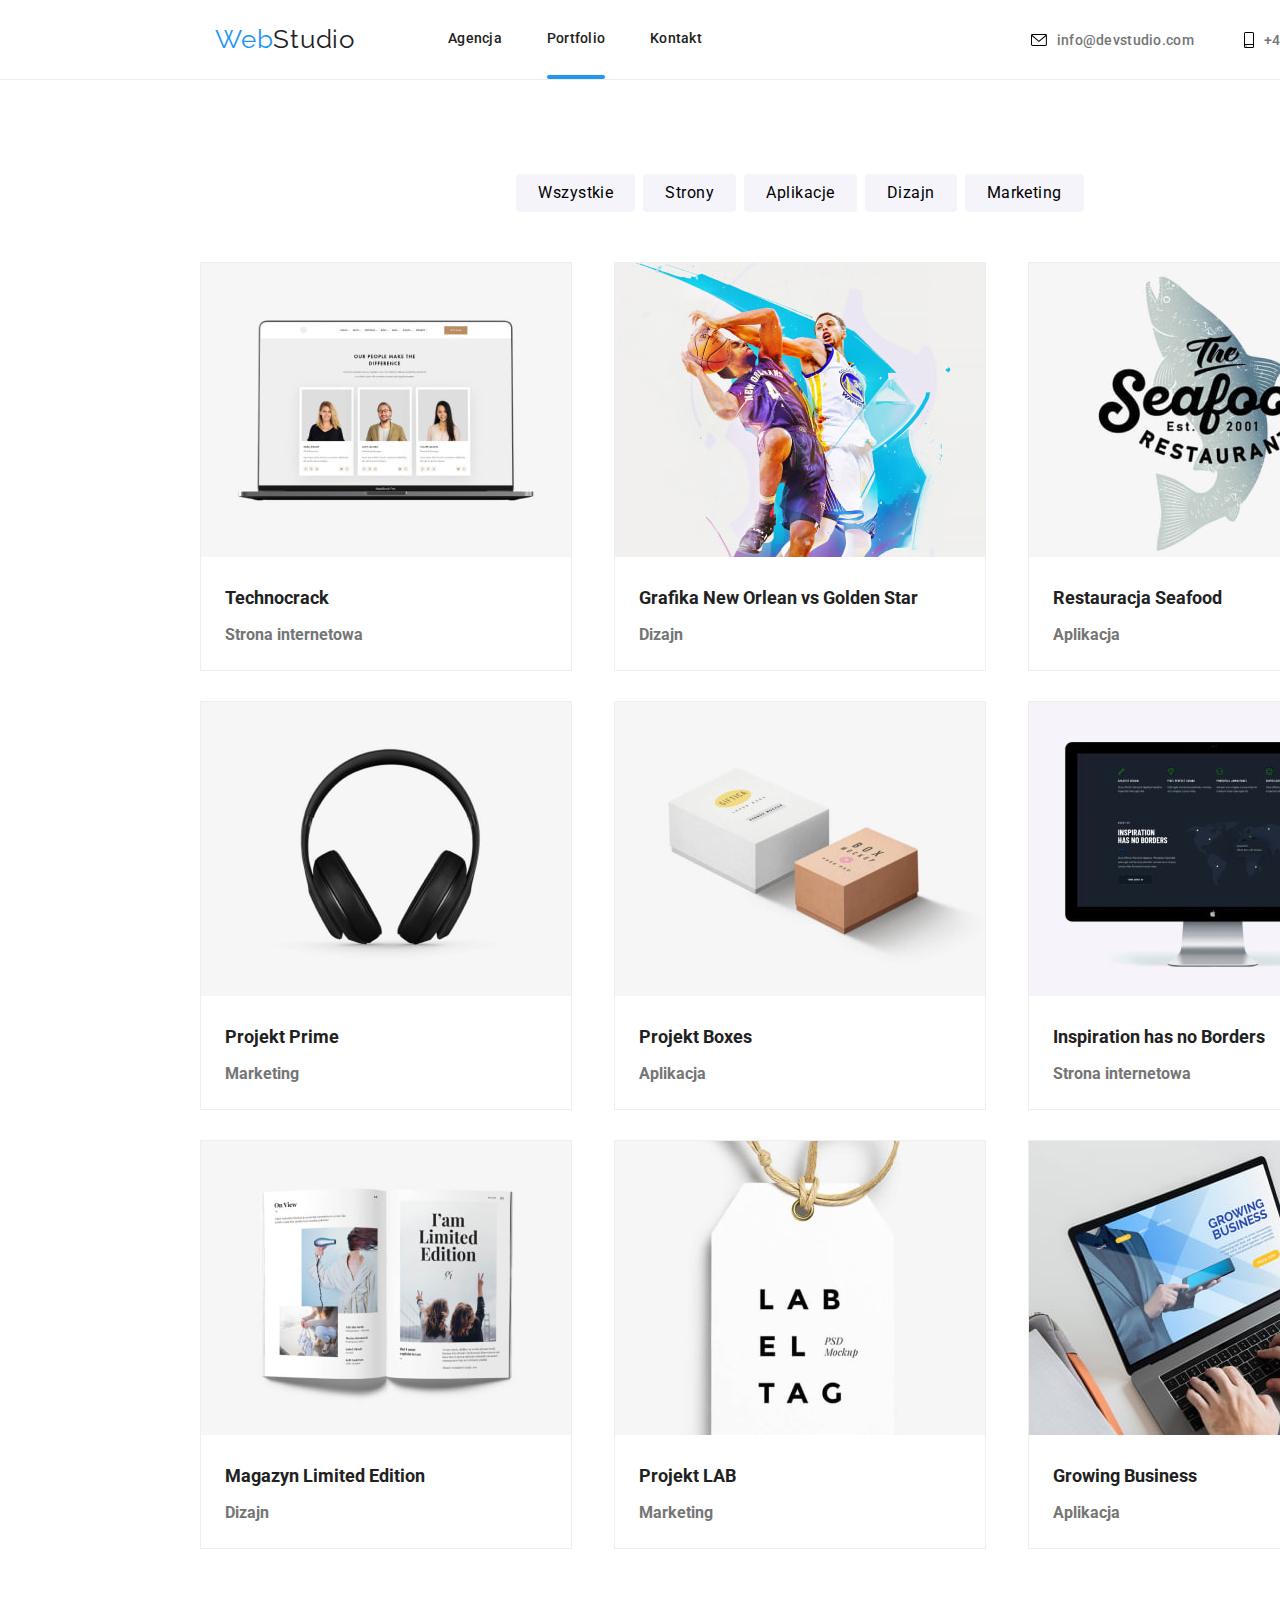
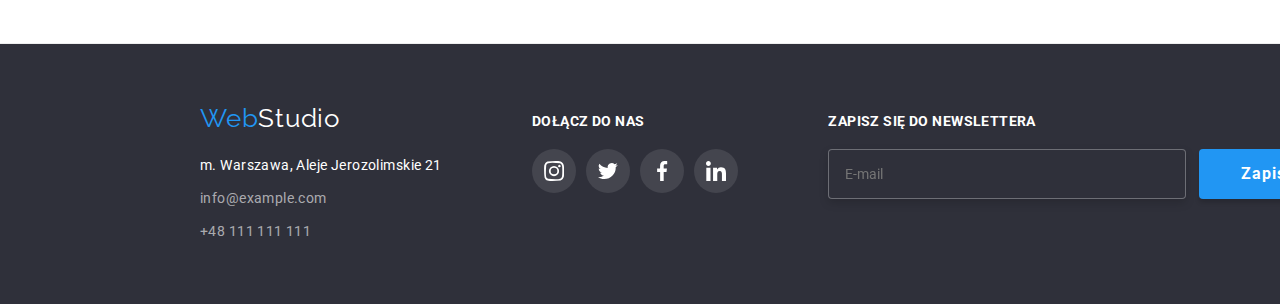
==== commit 46c95cab: "28.09" ====
--- a/portfolio.html
+++ b/portfolio.html
@@ -6,7 +6,7 @@
     <meta name="viewport" content="width=device-width, initial-scale=1.0" />
     <title>Studio</title>
     <link rel="stylesheet" href="./css/normalize.css" />
-    <link rel="stylesheet" href="./css/style.css" />
+    <link rel="stylesheet" href="./css/main.min.css" />
     <link
       href="https://fonts.googleapis.com/css2?family=Raleway:wght@700&family=Roboto:wght@400;500;700;900&display=swap"
       rel="stylesheet"
@@ -14,43 +14,34 @@
   </head>
   <body>
     <div class="wrapper">
+      <!-- HEADER -->
+
       <div class="header-border">
         <header class="header container">
-          <a class="header__logo" href="./index.html"
-            >Web<span class="header__logo--black">Studio</span></a
+          <a class="logo" href="./index.html"
+            >Web<span class="logo--black">Studio</span></a
           >
           <nav class="menu-nav">
-            <a class="menu-nav__item--hover-color" href="">Agencja</a>
+            <a class="menu-nav--hover-color" href="">Agencja</a>
             <div class="menu-nav--active">
-              <a class="menu-nav__item--hover-color" href="./portfolio.html"
+              <a class="menu-nav--hover-color" href="./portfolio.html"
                 >Portfolio</a
               >
             </div>
-            <a class="menu-nav__item--hover-color" href="">Kontakt</a>
+            <a class="menu-nav--hover-color" href="">Kontakt</a>
           </nav>
-          <ul class="header-contacts">
-            <li>
-              <a
-                class="header-contacts--hover-color"
-                href="mailto:info@devstudio.com"
-              >
-                <svg
-                  class="header-contacts__icon-position"
-                  width="16"
-                  height="12"
-                >
+          <ul class="contacts">
+            <li>
+              <a class="contacts--hover-color" href="mailto:info@devstudio.com">
+                <svg class="contacts__icon-position" width="16" height="12">
                   <use href="./images/icons.svg#icon-email"></use>
                 </svg>
                 info@devstudio.com</a
               >
             </li>
             <li>
-              <a class="header-contacts--hover-color" href="tel:+48111111111">
-                <svg
-                  class="header-contacts__icon-position"
-                  width="10"
-                  height="16"
-                >
+              <a class="contacts--hover-color" href="tel:+48111111111">
+                <svg class="contacts__icon-position" width="10" height="16">
                   <use href="./images/icons.svg#icon-smartphone"></use>
                 </svg>
                 +48 111 111 111</a
@@ -59,6 +50,9 @@
           </ul>
         </header>
       </div>
+
+      <!-- PORTFOLIO PAGE -->
+
       <div class="portfolio-border">
         <main class="portfolio-section container section">
           <div class="portfolio-section__filters">
@@ -68,9 +62,9 @@
             <button>Dizajn</button>
             <button>Marketing</button>
           </div>
-          <ul class="portfolio-section__images">
-            <li>
-              <figure class="portfolio-section__images--border">
+          <ul class="portfolio-images">
+            <li>
+              <figure class="portfolio-images--border">
                 <div class="project-image">
                   <img
                     src="./images/technocrack.jpg"
@@ -94,7 +88,7 @@
               </figure>
             </li>
             <li>
-              <figure class="portfolio-section__images--border">
+              <figure class="portfolio-images--border">
                 <div class="project-image">
                   <img
                     src="./images/neworlean.jpg"
@@ -120,7 +114,7 @@
               </figure>
             </li>
             <li>
-              <figure class="portfolio-section__images--border">
+              <figure class="portfolio-images--border">
                 <div class="project-image">
                   <img
                     src="./images/seafood.jpg"
@@ -145,7 +139,7 @@
             </li>
 
             <li>
-              <figure class="portfolio-section__images--border">
+              <figure class="portfolio-images--border">
                 <div class="project-image">
                   <img
                     src="./images/project-prime.jpg"
@@ -170,7 +164,7 @@
             </li>
 
             <li>
-              <figure class="portfolio-section__images--border">
+              <figure class="portfolio-images--border">
                 <div class="project-image">
                   <img
                     src="./images/project-boxes.jpg"
@@ -195,7 +189,7 @@
             </li>
 
             <li>
-              <figure class="portfolio-section__images--border">
+              <figure class="portfolio-images--border">
                 <div class="project-image">
                   <img
                     src="./images/inspiration.jpg"
@@ -222,7 +216,7 @@
             </li>
 
             <li>
-              <figure class="portfolio-section__images--border">
+              <figure class="portfolio-images--border">
                 <div class="project-image">
                   <img
                     src="./images/magazyn-limited-edition.jpg"
@@ -249,7 +243,7 @@
             </li>
 
             <li>
-              <figure class="portfolio-section__images--border">
+              <figure class="portfolio-images--border">
                 <div class="project-image">
                   <img
                     src="./images/project-lab.jpg"
@@ -274,7 +268,7 @@
             </li>
 
             <li>
-              <figure class="portfolio-section__images--border">
+              <figure class="portfolio-images--border">
                 <div class="project-image">
                   <img
                     src="./images/growing-business.jpg"
@@ -302,26 +296,26 @@
       </div>
       <div class="footer-background-color">
         <footer class="footer container">
-          <div class="footer__contacts">
-            <a class="footer__logo" href="./index.html"
-              >Web<span class="footer__logo--white">Studio</span></a
+          <div class="footer-contacts">
+            <a class="logo" href="./index.html"
+              >Web<span class="logo--white">Studio</span></a
             >
-            <address class="footer__contacts--column">
-              <p class="footer__contacts--white">
-                m. Warszawa, Aleje Jerozolimskie 21
-              </p>
-              <a class="footer__contacts--grey" href="mailto:info@example.com"
+            <address class="contacts--column">
+              <p class="contacts--white">m. Warszawa, Aleje Jerozolimskie 21</p>
+              <a class="contacts--grey" href="mailto:info@example.com"
                 >info@example.com</a
               >
-              <a class="footer__contacts--grey" href="tel:+48111111111"
+              <a class="contacts--grey" href="tel:+48111111111"
                 >+48 111 111 111</a
               >
             </address>
           </div>
-          <div class="footer__social-media">
+          <div class="social-media-section">
             <p>dołącz do nas</p>
-            <div class="footer__social-media-block">
-              <svg class="footer-social-media-block__icon footer-circle">
+            <div class="social-media-block social-media-block--left">
+              <svg
+                class="social-media-icon social-media-icon--white circle--grey"
+              >
                 <use
                   href="./images/icons.svg#icon-instagram"
                   width="20"
@@ -330,7 +324,9 @@
                   y="12"
                 ></use>
               </svg>
-              <svg class="footer-social-media-block__icon footer-circle">
+              <svg
+                class="social-media-icon social-media-icon--white circle--grey"
+              >
                 <use
                   href="./images/icons.svg#icon-twitter"
                   width="20"
@@ -339,7 +335,9 @@
                   y="12"
                 ></use>
               </svg>
-              <svg class="footer-social-media-block__icon footer-circle">
+              <svg
+                class="social-media-icon social-media-icon--white circle--grey"
+              >
                 <use
                   href="./images/icons.svg#icon-facebook"
                   width="20"
@@ -348,7 +346,9 @@
                   y="12"
                 ></use>
               </svg>
-              <svg class="footer-social-media-block__icon footer-circle">
+              <svg
+                class="social-media-icon social-media-icon--white circle--grey"
+              >
                 <use
                   href="./images/icons.svg#icon-linkedin"
                   width="20"
@@ -359,15 +359,15 @@
               </svg>
             </div>
           </div>
-          <div class="footer__newsletter">
-            <form class="newsletter">
+          <div class="newsletter">
+            <form class="newsletter__form">
               <label>
                 <p>Zapisz się do newslettera</p>
                 <input type="email" placeholder="E-mail" name="email"
               /></label>
-              <button class="newsletter__button" type="submit">
+              <button class="button--footer-position" type="submit">
                 Zapisz się
-                <svg class="newsletter__button--arrow-icon">
+                <svg class="button__icon">
                   <use
                     href="./images/icons.svg#icon-send"
                     width="24"
@@ -380,76 +380,5 @@
         </footer>
       </div>
     </div>
-    <div class="modal-backdrop is-hidden" data-modal>
-      <div class="modal">
-        <button type="button" class="modal-close-btn" data-modal-close>
-          <svg class="modal-close-icon" width="11" height="11">
-            <use href="./images/icons.svg#icon-form-close"></use>
-          </svg>
-        </button>
-        <h3 class="form-header">Zostaw swoje dane w formularzu poniżej</h3>
-        <form class="modal-form">
-          <label class="form-input"
-            >Imię <input type="text" name="imie" /><svg
-              class="form-icon form-icon-position1"
-              width="18"
-              height="18"
-            >
-              <use href="./images/icons.svg#icon-form-name"></use>
-            </svg>
-          </label>
-          <label class="form-input"
-            >Telefon <input type="tel" name="telephone" /><svg
-              class="form-icon form-icon-position2"
-              width="18"
-              height="18"
-            >
-              <use href="./images/icons.svg#icon-form-tel"></use>
-            </svg>
-          </label>
-          <label class="form-input"
-            >Email <input type="email" name="email" /><svg
-              class="form-icon form-icon-position3"
-              width="18"
-              height="18"
-            >
-              <use href="./images/icons.svg#icon-form-email"></use>
-            </svg>
-          </label>
-          <label
-            >Komentarz
-            <textarea placeholder="Wprowadź tekst"></textarea>
-          </label>
-        </form>
-        <!--  -->
-        <svg class="checkbox-symbol">
-          <symbol id="icon-checkbox" viewBox="0 0 42 32">
-            <path
-              stroke-linejoin="miter"
-              stroke-linecap="butt"
-              stroke-miterlimit="4"
-              stroke-width="0.64"
-              d="M6.263 15.205l-0.22-0.21-3.307 3.132 11.651 11.114 24.477-23.351-3.285-3.134-21.192 20.197-8.124-7.75z"
-            ></path>
-          </symbol>
-        </svg>
-        <div class="checkbox-container">
-          <input class="checkbox-input" id="apples" type="checkbox" />
-          <label class="checkbox" for="apples">
-            <span>
-              <svg width="12px" height="10px">
-                <use xlink:href="#icon-checkbox"></use>
-              </svg>
-            </span>
-            <span
-              >Oświadczam iż akceptuję
-              <a class="link-color" href="">Regulamin</a> i
-              <a class="link-color" href="">Politykę Prywatności.</a></span
-            >
-          </label>
-        </div>
-        <button class="modal-button" type="submit">Wyślij</button>
-      </div>
-    </div>
   </body>
 </html>
--- a/css/main.min.css
+++ b/css/main.min.css
@@ -0,0 +1 @@
+*{list-style-type:none;margin:0;padding:0;text-decoration:none;font-style:normal;-webkit-box-sizing:border-box;box-sizing:border-box}.wrapper{width:1600px;margin:0 auto;background-color:#fff}body{background-color:#e5e5e5;color:#212121;font-family:"Roboto",sans-serif;font-size:14px}.container{width:1200px;margin:0 auto}.section{padding:94px 0}.header-border{border-bottom:1px solid #ececec}.header{padding:25px 27px 24px 15px;display:-webkit-box;display:-ms-flexbox;display:flex;gap:93px;-webkit-box-align:center;-ms-flex-align:center;align-items:center}.menu-nav{width:254px;letter-spacing:.02em;display:-webkit-box;display:-ms-flexbox;display:flex;-webkit-box-pack:justify;-ms-flex-pack:justify;justify-content:space-between}.menu-nav a{font-weight:500;font-size:14px;letter-spacing:.02em;color:#212121}.menu-nav--hover-color:hover{color:#2196f3;-webkit-transition:250ms;transition:250ms;-webkit-transition-timing-function:cubic-bezier(0.4, 0, 0.2, 1);transition-timing-function:cubic-bezier(0.4, 0, 0.2, 1)}.menu-nav--active::after{content:"";display:block;width:100%;height:4px;background-color:#2196f3;-webkit-transform:translateY(29px);transform:translateY(29px);border-radius:2px}.contacts{font-weight:500;letter-spacing:.02em;display:-webkit-box;display:-ms-flexbox;display:flex;gap:50px;margin-left:auto}.contacts--hover-color:hover,.contacts--hover-color:focus,.contacts--hover-color:hover{color:#2196f3;fill:#2196f3;-webkit-transition-timing-function:cubic-bezier(0.4, 0, 0.2, 1);transition-timing-function:cubic-bezier(0.4, 0, 0.2, 1);-webkit-transition-duration:250ms;transition-duration:250ms}.contacts__icon-position{margin-right:10px}.contacts a{color:#757575;display:-webkit-box;display:-ms-flexbox;display:flex;-webkit-box-align:center;-ms-flex-align:center;align-items:center}.welcome-section-background{background-color:rgba(47,48,58,.4);background-image:-webkit-gradient(linear, left bottom, left top, from(rgba(47, 48, 58, 0.4)), to(rgba(47, 48, 58, 0.4))),url(../images/welcome-section-background-image.jpg);background-image:linear-gradient(0deg, rgba(47, 48, 58, 0.4) 0%, rgba(47, 48, 58, 0.4) 100%),url(../images/welcome-section-background-image.jpg)}.welcome-section{width:1200px;display:-webkit-box;display:-ms-flexbox;display:flex;-webkit-box-orient:vertical;-webkit-box-direction:normal;-ms-flex-direction:column;flex-direction:column;gap:30px;margin:0 auto}.welcome-section__text{color:#fff;font-weight:900;font-size:44px;line-height:1.37;text-align:center;letter-spacing:.06em;text-transform:uppercase;padding:200px 252px 0;margin:0 auto}.main-page{display:-webkit-box;display:-ms-flexbox;display:flex;-webkit-box-orient:vertical;-webkit-box-direction:normal;-ms-flex-direction:column;flex-direction:column}.article-section{line-height:1.71;letter-spacing:.03em}.article-section ul{display:-webkit-box;display:-ms-flexbox;display:flex;gap:30px}.article-section__logo{background-color:#f5f4fa;border-radius:4px;margin-bottom:30px}.article-header{font-weight:700}.article-header__paragraph{color:#757575}.what-we-do-section{padding-top:0}.what-we-do-section__images{display:-webkit-box;display:-ms-flexbox;display:flex;-webkit-box-pack:justify;-ms-flex-pack:justify;justify-content:space-between}.what-we-do-section figure{display:-webkit-box;display:-ms-flexbox;display:flex}.section-header{text-align:center;font-weight:700;font-size:36px;line-height:1.166;letter-spacing:.03em;padding-bottom:50px}.images-label{position:relative}.images-label>p{position:absolute;bottom:0;background-color:rgba(47,48,58,.8);text-transform:uppercase;width:100%;font-weight:700;font-size:14px;line-height:16px;text-align:center;letter-spacing:.03em;color:#fff;padding:27px 0}.our-team-background{background:#f5f4fa}.our-team-section__images{display:-webkit-box;display:-ms-flexbox;display:flex;-webkit-box-pack:justify;-ms-flex-pack:justify;justify-content:space-between}.our-team-section__images li{-webkit-box-shadow:0px 1px 3px rgba(0,0,0,.12),0px 1px 1px rgba(0,0,0,.14),0px 2px 1px rgba(0,0,0,.2);box-shadow:0px 1px 3px rgba(0,0,0,.12),0px 1px 1px rgba(0,0,0,.14),0px 2px 1px rgba(0,0,0,.2);border-radius:0px 0px 4px 4px;gap:30px}.signature{font-weight:500;font-size:16px;line-height:1.19;text-align:center;letter-spacing:.03em;padding:30px 0}.signature__position{padding-top:10px;color:#757575;font-weight:400;font-size:16px;line-height:1.19;text-align:center;letter-spacing:.03em}.our-clients-logos{display:-webkit-box;display:-ms-flexbox;display:flex;-webkit-box-pack:justify;-ms-flex-pack:justify;justify-content:space-between}.client-icon{width:170px;height:92px;border:1px solid #afb1b8;border-radius:4px;fill:#afb1b8;cursor:pointer}.client-icon:hover{fill:#2196f3;border-color:#2196f3}.footer-background-color{background:#2f303a}.footer{display:-webkit-box;display:-ms-flexbox;display:flex;gap:70px;padding:60px 0;-webkit-box-pack:justify;-ms-flex-pack:justify;justify-content:space-between}.footer-contacts{display:-webkit-box;display:-ms-flexbox;display:flex;-webkit-box-orient:vertical;-webkit-box-direction:normal;-ms-flex-direction:column;flex-direction:column}.contacts--column{display:-webkit-box;display:-ms-flexbox;display:flex;-webkit-box-orient:vertical;-webkit-box-direction:normal;-ms-flex-direction:column;flex-direction:column;gap:9px;padding-top:20px}.contacts--white{font-weight:400;font-size:14px;line-height:1.71;letter-spacing:.03em;color:#fff}.contacts--grey{font-weight:400;font-size:14px;line-height:1.71;letter-spacing:.03em;color:rgba(255,255,255,.6)}.newsletter{display:-webkit-box;display:-ms-flexbox;display:flex;padding-top:9px}.newsletter__form p{padding-bottom:20px;font-weight:700;font-size:14px;line-height:16px;letter-spacing:.03em;text-transform:uppercase;color:#fff}.newsletter input{width:358px;position:relative;border:1px solid rgba(255,255,255,.3);-webkit-filter:drop-shadow(0px 4px 4px rgba(0, 0, 0, 0.15));filter:drop-shadow(0px 4px 4px rgba(0, 0, 0, 0.15));border-radius:4px;background-color:#2f303a;color:rgba(255,255,255,.6);margin-right:10px;outline:none;height:50px;padding-left:16px}.is-hidden{opacity:0;visibility:hidden;pointer-events:none;-webkit-transition:ease-in;transition:ease-in;-webkit-transition-duration:250ms;transition-duration:250ms;-webkit-transform:translate(0%, 50%);transform:translate(0%, 50%)}.logo{font-family:"Raleway",sans-serif;font-size:26px;color:#2196f3;letter-spacing:.03em}.logo--black{color:#212121}.logo--white{color:#fff}.button,.button--form-position,.button--footer-position{position:relative;background-color:#2196f3;-webkit-box-shadow:0px 4px 4px rgba(0,0,0,.15);box-shadow:0px 4px 4px rgba(0,0,0,.15);border-radius:4px;cursor:pointer;padding:10px 42px;margin:0 auto 200px;color:#fff;font-weight:700;font-size:16px;line-height:1.88;letter-spacing:.06em;border:none}.button__icon{position:absolute;right:28px;width:24px;height:24px;fill:#fff}.button--footer-position{margin:0 auto;padding-right:76px}.button--form-position{display:-webkit-box;display:-ms-flexbox;display:flex;margin:0 auto 40px;padding:10px 76px}.social-media-section{padding-top:9px}.social-media-section p{color:#fff;text-transform:uppercase;font-weight:700;font-size:14px;line-height:16px;letter-spacing:.03em;padding-bottom:20px}.social-media-block{display:-webkit-box;display:-ms-flexbox;display:flex;gap:10px;padding:16px 32px 0;-webkit-box-align:center;-ms-flex-align:center;align-items:center}.social-media-block--left{padding:0}.circle{border-radius:50%;background-color:#f5f4fa;width:44px;height:44px;cursor:pointer}.circle--grey{background-color:rgba(255,255,255,.1019607843);width:44px;height:44px;border-radius:50%;cursor:pointer}.circle:hover,.circle--grey:hover{background-color:#2196f3}.social-media-icon{fill:#afb1b8}.social-media-icon--white{fill:#fff}.social-media-icon:hover{fill:#fff}.modal-backdrop{background-color:rgba(0,0,0,.2);position:fixed;width:100%;height:100%;top:0;left:0;z-index:2;-webkit-transition:ease-in;transition:ease-in;-webkit-transition-duration:250ms;transition-duration:250ms}.modal{position:absolute;width:528px;min-height:581px;top:50%;left:50%;-webkit-transform:translate(-50%, -50%);transform:translate(-50%, -50%);background-color:#fff;-webkit-box-shadow:0px 1px 3px rgba(0,0,0,.12),0px 1px 1px rgba(0,0,0,.14),0px 2px 1px rgba(0,0,0,.2);box-shadow:0px 1px 3px rgba(0,0,0,.12),0px 1px 1px rgba(0,0,0,.14),0px 2px 1px rgba(0,0,0,.2);border-radius:4px}.modal__close-btn{position:absolute;top:8px;right:8px;border-radius:50%;width:30px;height:30px;background:#fff;border:1px solid rgba(0,0,0,.1);cursor:pointer;font-weight:700}.modal__form{width:448px;margin:0 auto}.modal-header{font-weight:700;font-size:20px;line-height:23px;text-align:center;letter-spacing:.03em;margin-top:40px;margin-bottom:12px}.modal-form{width:448px;margin:0 auto}.modal-form input{height:40px;border:1px solid rgba(33,33,33,.2);border-radius:4px;padding-left:42px}.modal-form label:not(:last-child){display:-webkit-box;display:-ms-flexbox;display:flex;-webkit-box-orient:vertical;-webkit-box-direction:normal;-ms-flex-direction:column;flex-direction:column;margin-bottom:10px;color:#757575}.modal-form textarea{height:120px;border:1px solid rgba(33,33,33,.2);border-radius:4px;padding:12px 16px}.modal-form input:focus,.modal-form textarea:focus{outline:none;border-color:#2196f3;-webkit-transition-timing-function:cubic-bezier(0.4, 0, 0.2, 1);transition-timing-function:cubic-bezier(0.4, 0, 0.2, 1);-webkit-transition-duration:250ms;transition-duration:250ms}.link-color{color:#2196f3;text-decoration:underline}.form-icon{position:absolute}.form-icon__position1{top:104px;left:52px}.form-icon__position2{top:172px;left:52px}.form-icon__position3{top:240px;left:52px}.modal-form__input:focus-within svg{fill:#2196f3}.checkbox-symbol{position:absolute;width:0;height:0;pointer-events:none;-webkit-user-select:none;-moz-user-select:none;-ms-user-select:none;user-select:none}.checkbox-container{background:#fff;color:#212121;display:-webkit-box;display:-ms-flexbox;display:flex;-webkit-box-pack:center;-ms-flex-pack:center;justify-content:center;-webkit-box-align:center;-ms-flex-align:center;align-items:center;-webkit-box-orient:horizontal;-webkit-box-direction:normal;-ms-flex-flow:row wrap;flex-flow:row wrap}.checkbox-input{position:absolute;visibility:hidden}.checkbox{-webkit-user-select:none;-moz-user-select:none;-ms-user-select:none;user-select:none;cursor:pointer;padding:20px 0 30px 0;border-radius:6px;overflow:hidden;-webkit-transition-timing-function:cubic-bezier(0.4, 0, 0.2, 1);transition-timing-function:cubic-bezier(0.4, 0, 0.2, 1);-webkit-transition-duration:250ms;transition-duration:250ms;display:-webkit-box;display:-ms-flexbox;display:flex;-webkit-box-orient:horizontal;-webkit-box-direction:normal;-ms-flex-flow:row wrap;flex-flow:row wrap}.checkbox:not(:last-child){margin-right:6px}.checkbox span{vertical-align:middle;-webkit-transform:translate3d(0, 0, 0);transform:translate3d(0, 0, 0)}.checkbox span:first-child{position:relative;-webkit-box-flex:0;-ms-flex:0 0 18px;flex:0 0 18px;width:18px;height:18px;border-radius:4px;-webkit-transform:scale(1);transform:scale(1);border:2px solid #212121;-webkit-transition-timing-function:cubic-bezier(0.4, 0, 0.2, 1);transition-timing-function:cubic-bezier(0.4, 0, 0.2, 1);-webkit-transition-duration:250ms;transition-duration:250ms}.checkbox span:last-child{color:#757575;font-size:14px;letter-spacing:.03em;line-height:1.71}.checkbox span:first-child svg{position:absolute;top:3px;left:2px;fill:#fff;stroke-dasharray:16px;stroke-dashoffset:16px;-webkit-transition-timing-function:cubic-bezier(0.4, 0, 0.2, 1);transition-timing-function:cubic-bezier(0.4, 0, 0.2, 1);-webkit-transition-duration:250ms;transition-duration:250ms;-webkit-transform:translate3d(0, 0, 0);transform:translate3d(0, 0, 0)}.checkbox span:last-child{padding-left:8px}.checkbox-input:checked+.checkbox span:first-child{background:#2196f3;border-color:#2196f3}.checkbox-input:checked+.checkbox span:first-child svg{stroke-dashoffset:0}@-webkit-keyframes zoom-in-out{50%{-webkit-transform:scale(0.9);transform:scale(0.9)}}@keyframes zoom-in-out{50%{-webkit-transform:scale(0.9);transform:scale(0.9)}}.portfolio-border{border-bottom:1px solid #eee}.portfolio-section{display:-webkit-box;display:-ms-flexbox;display:flex;-webkit-box-orient:vertical;-webkit-box-direction:normal;-ms-flex-direction:column;flex-direction:column}.portfolio-section__filters{margin:0 auto;display:-webkit-box;display:-ms-flexbox;display:flex;gap:8px}.portfolio-section__filters>button{font-size:16px;background-color:#f5f4fa;letter-spacing:.03em;line-height:1.625;border-radius:4px;border:none;border-radius:4px;cursor:pointer;padding:6px 22px;margin-bottom:50px}.portfolio-section__filters>button:hover,.portfolio-section__filters>button:focus{background-color:#2196f3;color:#fff;-webkit-box-shadow:0px 3px 1px rgba(0,0,0,.1),0px 1px 2px rgba(0,0,0,.08),0px 2px 2px rgba(0,0,0,.12);box-shadow:0px 3px 1px rgba(0,0,0,.1),0px 1px 2px rgba(0,0,0,.08),0px 2px 2px rgba(0,0,0,.12);-webkit-transition-timing-function:cubic-bezier(0.4, 0, 0.2, 1);transition-timing-function:cubic-bezier(0.4, 0, 0.2, 1);-webkit-transition-duration:250ms;transition-duration:250ms}.portfolio-images{display:-webkit-box;display:-ms-flexbox;display:flex;-ms-flex-wrap:wrap;flex-wrap:wrap;gap:30px;-webkit-box-pack:justify;-ms-flex-pack:justify;justify-content:space-between}.portfolio-images--border{border:1px solid #eee;cursor:pointer;position:relative}.portfolio-images--border:hover .hover-overlay{width:100%;height:100%;background:rgba(33,150,243,.9);-webkit-transition-property:background-color,-webkit-transform;transition-property:background-color,-webkit-transform;transition-property:transform,background-color;transition-property:transform,background-color,-webkit-transform;-webkit-transition-timing-function:cubic-bezier(0.4, 0, 0.2, 1);transition-timing-function:cubic-bezier(0.4, 0, 0.2, 1);-webkit-transform:translateY(0);transform:translateY(0);-webkit-transition-duration:250ms;transition-duration:250ms;z-index:1}.portfolio-images--border:hover,.portfolio-images--border:focus{-webkit-box-shadow:0px 1px 1px rgba(0,0,0,.12),0px 4px 4px rgba(0,0,0,.06),1px 4px 6px rgba(0,0,0,.16);box-shadow:0px 1px 1px rgba(0,0,0,.12),0px 4px 4px rgba(0,0,0,.06),1px 4px 6px rgba(0,0,0,.16);-webkit-transition-timing-function:cubic-bezier(0.4, 0, 0.2, 1);transition-timing-function:cubic-bezier(0.4, 0, 0.2, 1);-webkit-transition-duration:250ms;transition-duration:250ms}.project-image{position:relative;overflow:hidden}.hover-overlay{top:0;position:absolute;z-index:-1;-webkit-transform:translateY(100%);transform:translateY(100%)}.hover-overlay>p{color:#fff;padding:49px 0 0 24px;letter-spacing:.03em;font-size:18px;line-height:28px}.image-footer{font-weight:700;font-size:18px;line-height:2;padding:20px 24px}.image-footer__project-name{line-height:2}.image-footer__group-name{font-size:16px;line-height:1.88;color:#757575;padding-top:4px}/*# sourceMappingURL=main.min.css.map */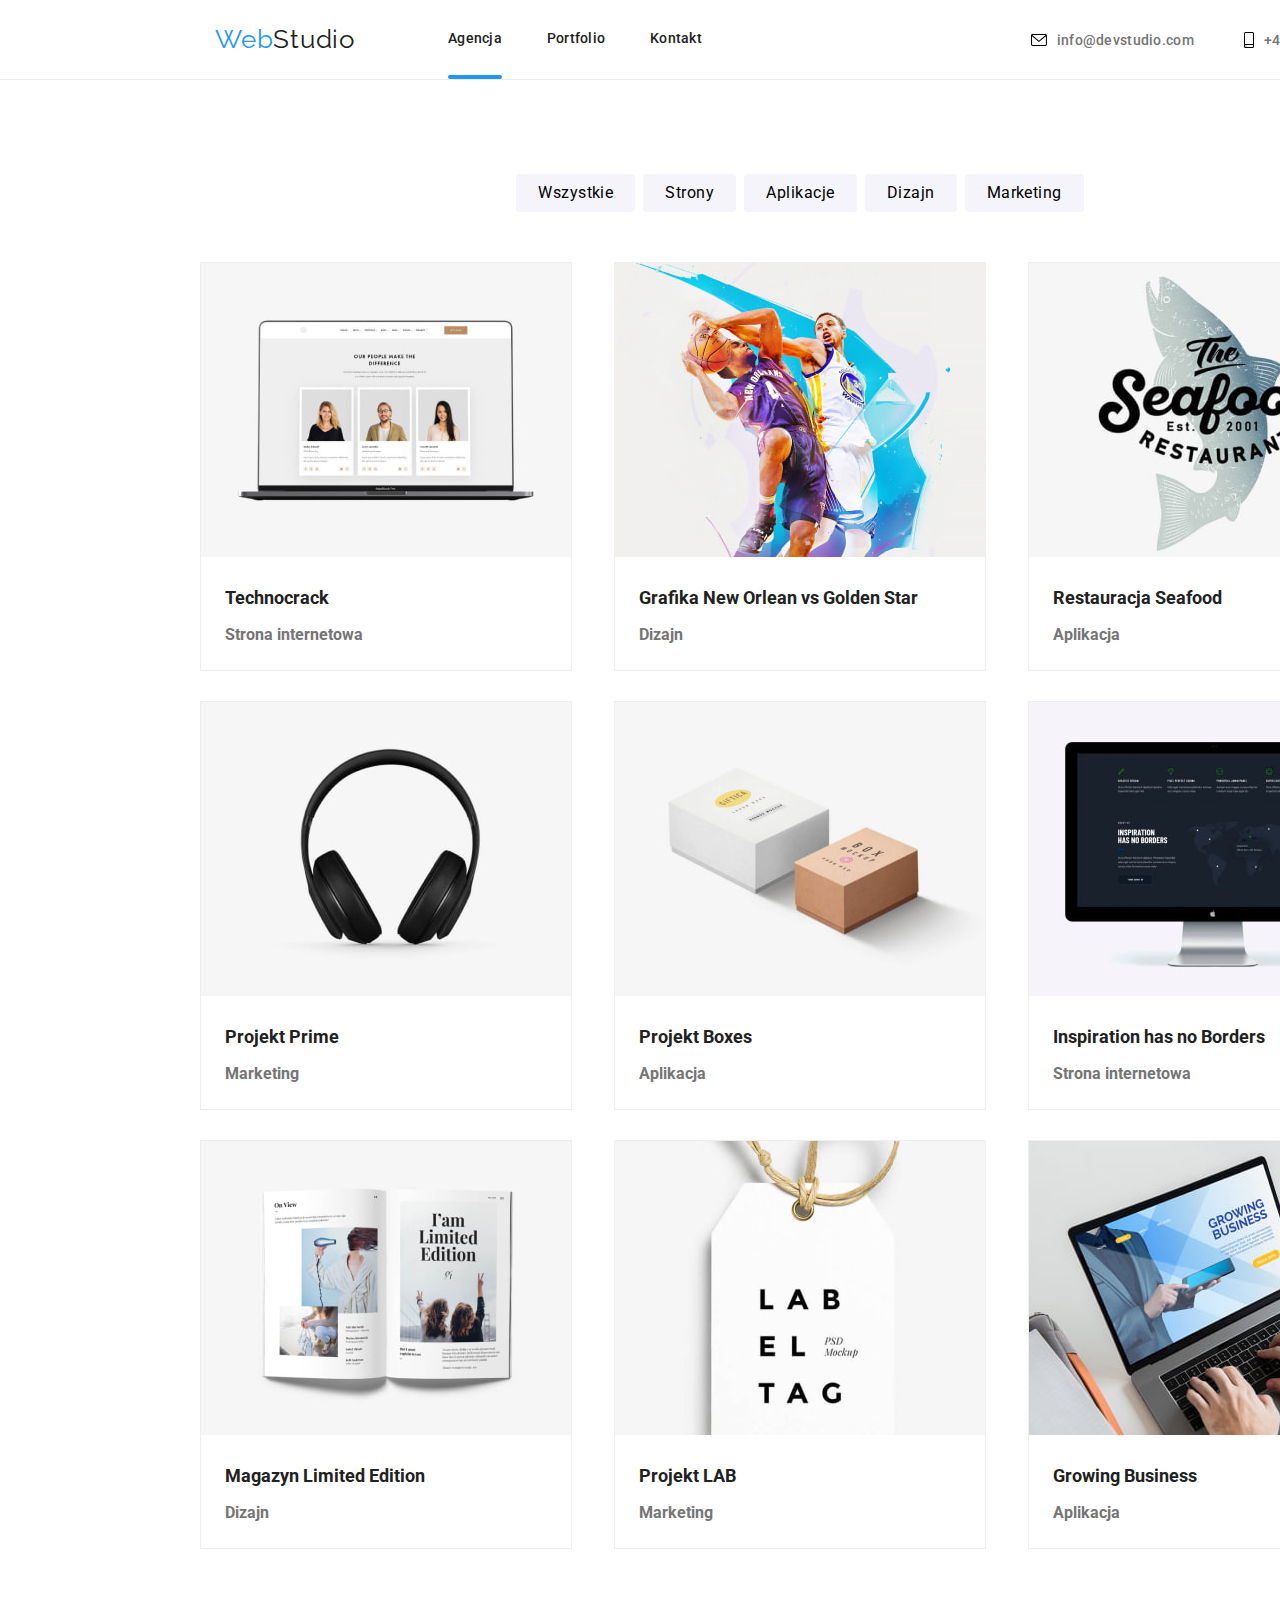
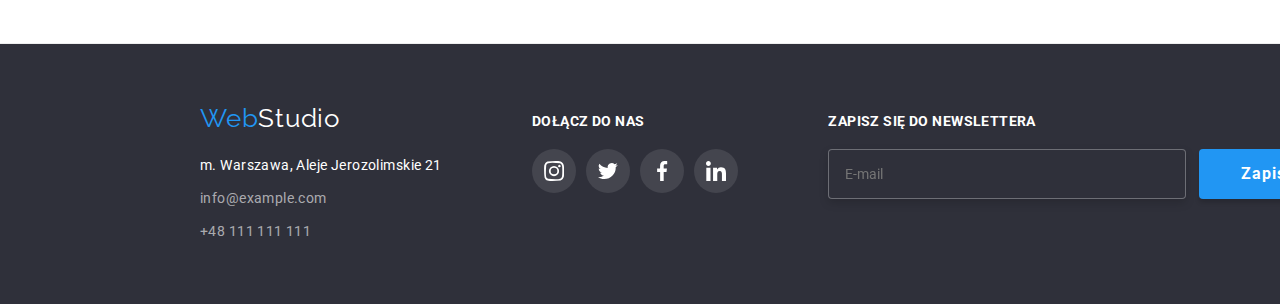
==== commit 9c569db2: "Update portfolio.html" ====
--- a/portfolio.html
+++ b/portfolio.html
@@ -19,20 +19,18 @@
       <div class="header-border">
         <header class="header container">
           <a class="logo" href="./index.html"
-            >Web<span class="logo--black">Studio</span></a
+            >Web<span class="logo__header-color">Studio</span></a
           >
           <nav class="menu-nav">
-            <a class="menu-nav--hover-color" href="">Agencja</a>
             <div class="menu-nav--active">
-              <a class="menu-nav--hover-color" href="./portfolio.html"
-                >Portfolio</a
-              >
+              <a class="menu-nav__menu-item" href="">Agencja</a>
             </div>
-            <a class="menu-nav--hover-color" href="">Kontakt</a>
+            <a class="menu-nav__menu-item" href="./portfolio.html">Portfolio</a>
+            <a class="menu-nav__menu-item" href="">Kontakt</a>
           </nav>
           <ul class="contacts">
             <li>
-              <a class="contacts--hover-color" href="mailto:info@devstudio.com">
+              <a class="contacts__menu-item" href="mailto:info@devstudio.com">
                 <svg class="contacts__icon-position" width="16" height="12">
                   <use href="./images/icons.svg#icon-email"></use>
                 </svg>
@@ -40,7 +38,7 @@
               >
             </li>
             <li>
-              <a class="contacts--hover-color" href="tel:+48111111111">
+              <a class="contacts__menu-item" href="tel:+48111111111">
                 <svg class="contacts__icon-position" width="10" height="16">
                   <use href="./images/icons.svg#icon-smartphone"></use>
                 </svg>
@@ -294,24 +292,31 @@
           </ul>
         </main>
       </div>
+
+      <!-- FOOTER -->
+
       <div class="footer-background-color">
         <footer class="footer container">
           <div class="footer-contacts">
             <a class="logo" href="./index.html"
-              >Web<span class="logo--white">Studio</span></a
+              >Web<span class="logo__footer-color">Studio</span></a
             >
-            <address class="contacts--column">
-              <p class="contacts--white">m. Warszawa, Aleje Jerozolimskie 21</p>
-              <a class="contacts--grey" href="mailto:info@example.com"
+            <address class="footer-contacts__column">
+              <p class="footer-contacts__address-color">
+                m. Warszawa, Aleje Jerozolimskie 21
+              </p>
+              <a
+                class="footer-contacts__contact-color"
+                href="mailto:info@example.com"
                 >info@example.com</a
               >
-              <a class="contacts--grey" href="tel:+48111111111"
+              <a class="footer-contacts__contact-color" href="tel:+48111111111"
                 >+48 111 111 111</a
               >
             </address>
           </div>
           <div class="social-media-section">
-            <p>dołącz do nas</p>
+            <p class="footer-header">dołącz do nas</p>
             <div class="social-media-block social-media-block--left">
               <svg
                 class="social-media-icon social-media-icon--white circle--grey"
@@ -362,8 +367,12 @@
           <div class="newsletter">
             <form class="newsletter__form">
               <label>
-                <p>Zapisz się do newslettera</p>
-                <input type="email" placeholder="E-mail" name="email"
+                <p class="footer-header">Zapisz się do newslettera</p>
+                <input
+                  class="newsletter__input"
+                  type="email"
+                  placeholder="E-mail"
+                  name="email"
               /></label>
               <button class="button--footer-position" type="submit">
                 Zapisz się
--- a/css/main.min.css
+++ b/css/main.min.css
@@ -1 +1 @@
-*{list-style-type:none;margin:0;padding:0;text-decoration:none;font-style:normal;-webkit-box-sizing:border-box;box-sizing:border-box}.wrapper{width:1600px;margin:0 auto;background-color:#fff}body{background-color:#e5e5e5;color:#212121;font-family:"Roboto",sans-serif;font-size:14px}.container{width:1200px;margin:0 auto}.section{padding:94px 0}.header-border{border-bottom:1px solid #ececec}.header{padding:25px 27px 24px 15px;display:-webkit-box;display:-ms-flexbox;display:flex;gap:93px;-webkit-box-align:center;-ms-flex-align:center;align-items:center}.menu-nav{width:254px;letter-spacing:.02em;display:-webkit-box;display:-ms-flexbox;display:flex;-webkit-box-pack:justify;-ms-flex-pack:justify;justify-content:space-between}.menu-nav a{font-weight:500;font-size:14px;letter-spacing:.02em;color:#212121}.menu-nav--hover-color:hover{color:#2196f3;-webkit-transition:250ms;transition:250ms;-webkit-transition-timing-function:cubic-bezier(0.4, 0, 0.2, 1);transition-timing-function:cubic-bezier(0.4, 0, 0.2, 1)}.menu-nav--active::after{content:"";display:block;width:100%;height:4px;background-color:#2196f3;-webkit-transform:translateY(29px);transform:translateY(29px);border-radius:2px}.contacts{font-weight:500;letter-spacing:.02em;display:-webkit-box;display:-ms-flexbox;display:flex;gap:50px;margin-left:auto}.contacts--hover-color:hover,.contacts--hover-color:focus,.contacts--hover-color:hover{color:#2196f3;fill:#2196f3;-webkit-transition-timing-function:cubic-bezier(0.4, 0, 0.2, 1);transition-timing-function:cubic-bezier(0.4, 0, 0.2, 1);-webkit-transition-duration:250ms;transition-duration:250ms}.contacts__icon-position{margin-right:10px}.contacts a{color:#757575;display:-webkit-box;display:-ms-flexbox;display:flex;-webkit-box-align:center;-ms-flex-align:center;align-items:center}.welcome-section-background{background-color:rgba(47,48,58,.4);background-image:-webkit-gradient(linear, left bottom, left top, from(rgba(47, 48, 58, 0.4)), to(rgba(47, 48, 58, 0.4))),url(../images/welcome-section-background-image.jpg);background-image:linear-gradient(0deg, rgba(47, 48, 58, 0.4) 0%, rgba(47, 48, 58, 0.4) 100%),url(../images/welcome-section-background-image.jpg)}.welcome-section{width:1200px;display:-webkit-box;display:-ms-flexbox;display:flex;-webkit-box-orient:vertical;-webkit-box-direction:normal;-ms-flex-direction:column;flex-direction:column;gap:30px;margin:0 auto}.welcome-section__text{color:#fff;font-weight:900;font-size:44px;line-height:1.37;text-align:center;letter-spacing:.06em;text-transform:uppercase;padding:200px 252px 0;margin:0 auto}.main-page{display:-webkit-box;display:-ms-flexbox;display:flex;-webkit-box-orient:vertical;-webkit-box-direction:normal;-ms-flex-direction:column;flex-direction:column}.article-section{line-height:1.71;letter-spacing:.03em}.article-section ul{display:-webkit-box;display:-ms-flexbox;display:flex;gap:30px}.article-section__logo{background-color:#f5f4fa;border-radius:4px;margin-bottom:30px}.article-header{font-weight:700}.article-header__paragraph{color:#757575}.what-we-do-section{padding-top:0}.what-we-do-section__images{display:-webkit-box;display:-ms-flexbox;display:flex;-webkit-box-pack:justify;-ms-flex-pack:justify;justify-content:space-between}.what-we-do-section figure{display:-webkit-box;display:-ms-flexbox;display:flex}.section-header{text-align:center;font-weight:700;font-size:36px;line-height:1.166;letter-spacing:.03em;padding-bottom:50px}.images-label{position:relative}.images-label>p{position:absolute;bottom:0;background-color:rgba(47,48,58,.8);text-transform:uppercase;width:100%;font-weight:700;font-size:14px;line-height:16px;text-align:center;letter-spacing:.03em;color:#fff;padding:27px 0}.our-team-background{background:#f5f4fa}.our-team-section__images{display:-webkit-box;display:-ms-flexbox;display:flex;-webkit-box-pack:justify;-ms-flex-pack:justify;justify-content:space-between}.our-team-section__images li{-webkit-box-shadow:0px 1px 3px rgba(0,0,0,.12),0px 1px 1px rgba(0,0,0,.14),0px 2px 1px rgba(0,0,0,.2);box-shadow:0px 1px 3px rgba(0,0,0,.12),0px 1px 1px rgba(0,0,0,.14),0px 2px 1px rgba(0,0,0,.2);border-radius:0px 0px 4px 4px;gap:30px}.signature{font-weight:500;font-size:16px;line-height:1.19;text-align:center;letter-spacing:.03em;padding:30px 0}.signature__position{padding-top:10px;color:#757575;font-weight:400;font-size:16px;line-height:1.19;text-align:center;letter-spacing:.03em}.our-clients-logos{display:-webkit-box;display:-ms-flexbox;display:flex;-webkit-box-pack:justify;-ms-flex-pack:justify;justify-content:space-between}.client-icon{width:170px;height:92px;border:1px solid #afb1b8;border-radius:4px;fill:#afb1b8;cursor:pointer}.client-icon:hover{fill:#2196f3;border-color:#2196f3}.footer-background-color{background:#2f303a}.footer{display:-webkit-box;display:-ms-flexbox;display:flex;gap:70px;padding:60px 0;-webkit-box-pack:justify;-ms-flex-pack:justify;justify-content:space-between}.footer-contacts{display:-webkit-box;display:-ms-flexbox;display:flex;-webkit-box-orient:vertical;-webkit-box-direction:normal;-ms-flex-direction:column;flex-direction:column}.contacts--column{display:-webkit-box;display:-ms-flexbox;display:flex;-webkit-box-orient:vertical;-webkit-box-direction:normal;-ms-flex-direction:column;flex-direction:column;gap:9px;padding-top:20px}.contacts--white{font-weight:400;font-size:14px;line-height:1.71;letter-spacing:.03em;color:#fff}.contacts--grey{font-weight:400;font-size:14px;line-height:1.71;letter-spacing:.03em;color:rgba(255,255,255,.6)}.newsletter{display:-webkit-box;display:-ms-flexbox;display:flex;padding-top:9px}.newsletter__form p{padding-bottom:20px;font-weight:700;font-size:14px;line-height:16px;letter-spacing:.03em;text-transform:uppercase;color:#fff}.newsletter input{width:358px;position:relative;border:1px solid rgba(255,255,255,.3);-webkit-filter:drop-shadow(0px 4px 4px rgba(0, 0, 0, 0.15));filter:drop-shadow(0px 4px 4px rgba(0, 0, 0, 0.15));border-radius:4px;background-color:#2f303a;color:rgba(255,255,255,.6);margin-right:10px;outline:none;height:50px;padding-left:16px}.is-hidden{opacity:0;visibility:hidden;pointer-events:none;-webkit-transition:ease-in;transition:ease-in;-webkit-transition-duration:250ms;transition-duration:250ms;-webkit-transform:translate(0%, 50%);transform:translate(0%, 50%)}.logo{font-family:"Raleway",sans-serif;font-size:26px;color:#2196f3;letter-spacing:.03em}.logo--black{color:#212121}.logo--white{color:#fff}.button,.button--form-position,.button--footer-position{position:relative;background-color:#2196f3;-webkit-box-shadow:0px 4px 4px rgba(0,0,0,.15);box-shadow:0px 4px 4px rgba(0,0,0,.15);border-radius:4px;cursor:pointer;padding:10px 42px;margin:0 auto 200px;color:#fff;font-weight:700;font-size:16px;line-height:1.88;letter-spacing:.06em;border:none}.button__icon{position:absolute;right:28px;width:24px;height:24px;fill:#fff}.button--footer-position{margin:0 auto;padding-right:76px}.button--form-position{display:-webkit-box;display:-ms-flexbox;display:flex;margin:0 auto 40px;padding:10px 76px}.social-media-section{padding-top:9px}.social-media-section p{color:#fff;text-transform:uppercase;font-weight:700;font-size:14px;line-height:16px;letter-spacing:.03em;padding-bottom:20px}.social-media-block{display:-webkit-box;display:-ms-flexbox;display:flex;gap:10px;padding:16px 32px 0;-webkit-box-align:center;-ms-flex-align:center;align-items:center}.social-media-block--left{padding:0}.circle{border-radius:50%;background-color:#f5f4fa;width:44px;height:44px;cursor:pointer}.circle--grey{background-color:rgba(255,255,255,.1019607843);width:44px;height:44px;border-radius:50%;cursor:pointer}.circle:hover,.circle--grey:hover{background-color:#2196f3}.social-media-icon{fill:#afb1b8}.social-media-icon--white{fill:#fff}.social-media-icon:hover{fill:#fff}.modal-backdrop{background-color:rgba(0,0,0,.2);position:fixed;width:100%;height:100%;top:0;left:0;z-index:2;-webkit-transition:ease-in;transition:ease-in;-webkit-transition-duration:250ms;transition-duration:250ms}.modal{position:absolute;width:528px;min-height:581px;top:50%;left:50%;-webkit-transform:translate(-50%, -50%);transform:translate(-50%, -50%);background-color:#fff;-webkit-box-shadow:0px 1px 3px rgba(0,0,0,.12),0px 1px 1px rgba(0,0,0,.14),0px 2px 1px rgba(0,0,0,.2);box-shadow:0px 1px 3px rgba(0,0,0,.12),0px 1px 1px rgba(0,0,0,.14),0px 2px 1px rgba(0,0,0,.2);border-radius:4px}.modal__close-btn{position:absolute;top:8px;right:8px;border-radius:50%;width:30px;height:30px;background:#fff;border:1px solid rgba(0,0,0,.1);cursor:pointer;font-weight:700}.modal__form{width:448px;margin:0 auto}.modal-header{font-weight:700;font-size:20px;line-height:23px;text-align:center;letter-spacing:.03em;margin-top:40px;margin-bottom:12px}.modal-form{width:448px;margin:0 auto}.modal-form input{height:40px;border:1px solid rgba(33,33,33,.2);border-radius:4px;padding-left:42px}.modal-form label:not(:last-child){display:-webkit-box;display:-ms-flexbox;display:flex;-webkit-box-orient:vertical;-webkit-box-direction:normal;-ms-flex-direction:column;flex-direction:column;margin-bottom:10px;color:#757575}.modal-form textarea{height:120px;border:1px solid rgba(33,33,33,.2);border-radius:4px;padding:12px 16px}.modal-form input:focus,.modal-form textarea:focus{outline:none;border-color:#2196f3;-webkit-transition-timing-function:cubic-bezier(0.4, 0, 0.2, 1);transition-timing-function:cubic-bezier(0.4, 0, 0.2, 1);-webkit-transition-duration:250ms;transition-duration:250ms}.link-color{color:#2196f3;text-decoration:underline}.form-icon{position:absolute}.form-icon__position1{top:104px;left:52px}.form-icon__position2{top:172px;left:52px}.form-icon__position3{top:240px;left:52px}.modal-form__input:focus-within svg{fill:#2196f3}.checkbox-symbol{position:absolute;width:0;height:0;pointer-events:none;-webkit-user-select:none;-moz-user-select:none;-ms-user-select:none;user-select:none}.checkbox-container{background:#fff;color:#212121;display:-webkit-box;display:-ms-flexbox;display:flex;-webkit-box-pack:center;-ms-flex-pack:center;justify-content:center;-webkit-box-align:center;-ms-flex-align:center;align-items:center;-webkit-box-orient:horizontal;-webkit-box-direction:normal;-ms-flex-flow:row wrap;flex-flow:row wrap}.checkbox-input{position:absolute;visibility:hidden}.checkbox{-webkit-user-select:none;-moz-user-select:none;-ms-user-select:none;user-select:none;cursor:pointer;padding:20px 0 30px 0;border-radius:6px;overflow:hidden;-webkit-transition-timing-function:cubic-bezier(0.4, 0, 0.2, 1);transition-timing-function:cubic-bezier(0.4, 0, 0.2, 1);-webkit-transition-duration:250ms;transition-duration:250ms;display:-webkit-box;display:-ms-flexbox;display:flex;-webkit-box-orient:horizontal;-webkit-box-direction:normal;-ms-flex-flow:row wrap;flex-flow:row wrap}.checkbox:not(:last-child){margin-right:6px}.checkbox span{vertical-align:middle;-webkit-transform:translate3d(0, 0, 0);transform:translate3d(0, 0, 0)}.checkbox span:first-child{position:relative;-webkit-box-flex:0;-ms-flex:0 0 18px;flex:0 0 18px;width:18px;height:18px;border-radius:4px;-webkit-transform:scale(1);transform:scale(1);border:2px solid #212121;-webkit-transition-timing-function:cubic-bezier(0.4, 0, 0.2, 1);transition-timing-function:cubic-bezier(0.4, 0, 0.2, 1);-webkit-transition-duration:250ms;transition-duration:250ms}.checkbox span:last-child{color:#757575;font-size:14px;letter-spacing:.03em;line-height:1.71}.checkbox span:first-child svg{position:absolute;top:3px;left:2px;fill:#fff;stroke-dasharray:16px;stroke-dashoffset:16px;-webkit-transition-timing-function:cubic-bezier(0.4, 0, 0.2, 1);transition-timing-function:cubic-bezier(0.4, 0, 0.2, 1);-webkit-transition-duration:250ms;transition-duration:250ms;-webkit-transform:translate3d(0, 0, 0);transform:translate3d(0, 0, 0)}.checkbox span:last-child{padding-left:8px}.checkbox-input:checked+.checkbox span:first-child{background:#2196f3;border-color:#2196f3}.checkbox-input:checked+.checkbox span:first-child svg{stroke-dashoffset:0}@-webkit-keyframes zoom-in-out{50%{-webkit-transform:scale(0.9);transform:scale(0.9)}}@keyframes zoom-in-out{50%{-webkit-transform:scale(0.9);transform:scale(0.9)}}.portfolio-border{border-bottom:1px solid #eee}.portfolio-section{display:-webkit-box;display:-ms-flexbox;display:flex;-webkit-box-orient:vertical;-webkit-box-direction:normal;-ms-flex-direction:column;flex-direction:column}.portfolio-section__filters{margin:0 auto;display:-webkit-box;display:-ms-flexbox;display:flex;gap:8px}.portfolio-section__filters>button{font-size:16px;background-color:#f5f4fa;letter-spacing:.03em;line-height:1.625;border-radius:4px;border:none;border-radius:4px;cursor:pointer;padding:6px 22px;margin-bottom:50px}.portfolio-section__filters>button:hover,.portfolio-section__filters>button:focus{background-color:#2196f3;color:#fff;-webkit-box-shadow:0px 3px 1px rgba(0,0,0,.1),0px 1px 2px rgba(0,0,0,.08),0px 2px 2px rgba(0,0,0,.12);box-shadow:0px 3px 1px rgba(0,0,0,.1),0px 1px 2px rgba(0,0,0,.08),0px 2px 2px rgba(0,0,0,.12);-webkit-transition-timing-function:cubic-bezier(0.4, 0, 0.2, 1);transition-timing-function:cubic-bezier(0.4, 0, 0.2, 1);-webkit-transition-duration:250ms;transition-duration:250ms}.portfolio-images{display:-webkit-box;display:-ms-flexbox;display:flex;-ms-flex-wrap:wrap;flex-wrap:wrap;gap:30px;-webkit-box-pack:justify;-ms-flex-pack:justify;justify-content:space-between}.portfolio-images--border{border:1px solid #eee;cursor:pointer;position:relative}.portfolio-images--border:hover .hover-overlay{width:100%;height:100%;background:rgba(33,150,243,.9);-webkit-transition-property:background-color,-webkit-transform;transition-property:background-color,-webkit-transform;transition-property:transform,background-color;transition-property:transform,background-color,-webkit-transform;-webkit-transition-timing-function:cubic-bezier(0.4, 0, 0.2, 1);transition-timing-function:cubic-bezier(0.4, 0, 0.2, 1);-webkit-transform:translateY(0);transform:translateY(0);-webkit-transition-duration:250ms;transition-duration:250ms;z-index:1}.portfolio-images--border:hover,.portfolio-images--border:focus{-webkit-box-shadow:0px 1px 1px rgba(0,0,0,.12),0px 4px 4px rgba(0,0,0,.06),1px 4px 6px rgba(0,0,0,.16);box-shadow:0px 1px 1px rgba(0,0,0,.12),0px 4px 4px rgba(0,0,0,.06),1px 4px 6px rgba(0,0,0,.16);-webkit-transition-timing-function:cubic-bezier(0.4, 0, 0.2, 1);transition-timing-function:cubic-bezier(0.4, 0, 0.2, 1);-webkit-transition-duration:250ms;transition-duration:250ms}.project-image{position:relative;overflow:hidden}.hover-overlay{top:0;position:absolute;z-index:-1;-webkit-transform:translateY(100%);transform:translateY(100%)}.hover-overlay>p{color:#fff;padding:49px 0 0 24px;letter-spacing:.03em;font-size:18px;line-height:28px}.image-footer{font-weight:700;font-size:18px;line-height:2;padding:20px 24px}.image-footer__project-name{line-height:2}.image-footer__group-name{font-size:16px;line-height:1.88;color:#757575;padding-top:4px}/*# sourceMappingURL=main.min.css.map */+*{list-style-type:none;margin:0;padding:0;text-decoration:none;font-style:normal;-webkit-box-sizing:border-box;box-sizing:border-box}.wrapper{width:1600px;margin:0 auto;background-color:#fff}body{background-color:#e5e5e5;color:#212121;font-family:"Roboto",sans-serif;font-size:14px}.container{width:1200px;margin:0 auto}.section{padding:94px 0}.header-border{border-bottom:1px solid #ececec}.header{padding:25px 27px 24px 15px;display:-webkit-box;display:-ms-flexbox;display:flex;gap:93px;-webkit-box-align:center;-ms-flex-align:center;align-items:center}.menu-nav{width:254px;letter-spacing:.02em;display:-webkit-box;display:-ms-flexbox;display:flex;-webkit-box-pack:justify;-ms-flex-pack:justify;justify-content:space-between}.menu-nav__menu-item{font-weight:500;font-size:14px;letter-spacing:.02em;color:#212121}.menu-nav__menu-item:hover{color:#2196f3;-webkit-transition:250ms;transition:250ms;-webkit-transition-timing-function:cubic-bezier(0.4, 0, 0.2, 1);transition-timing-function:cubic-bezier(0.4, 0, 0.2, 1)}.menu-nav--active::after{content:"";display:block;width:100%;height:4px;background-color:#2196f3;-webkit-transform:translateY(29px);transform:translateY(29px);border-radius:2px}.contacts{font-weight:500;letter-spacing:.02em;display:-webkit-box;display:-ms-flexbox;display:flex;gap:50px;margin-left:auto}.contacts__menu-item:hover,.contacts__menu-item:focus,.contacts__menu-item:hover{color:#2196f3;fill:#2196f3;-webkit-transition-timing-function:cubic-bezier(0.4, 0, 0.2, 1);transition-timing-function:cubic-bezier(0.4, 0, 0.2, 1);-webkit-transition-duration:250ms;transition-duration:250ms}.contacts__icon-position{margin-right:10px}.contacts__menu-item{color:#757575;display:-webkit-box;display:-ms-flexbox;display:flex;-webkit-box-align:center;-ms-flex-align:center;align-items:center}.welcome-section-background{background-color:rgba(47,48,58,.4);background-image:-webkit-gradient(linear, left bottom, left top, from(rgba(47, 48, 58, 0.4)), to(rgba(47, 48, 58, 0.4))),url(../images/welcome-section-background-image.jpg);background-image:linear-gradient(0deg, rgba(47, 48, 58, 0.4) 0%, rgba(47, 48, 58, 0.4) 100%),url(../images/welcome-section-background-image.jpg)}.welcome-section{width:1200px;display:-webkit-box;display:-ms-flexbox;display:flex;-webkit-box-orient:vertical;-webkit-box-direction:normal;-ms-flex-direction:column;flex-direction:column;gap:30px;margin:0 auto}.welcome-section__text{color:#fff;font-weight:900;font-size:44px;line-height:1.37;text-align:center;letter-spacing:.06em;text-transform:uppercase;padding:200px 252px 0;margin:0 auto}.main-page{display:-webkit-box;display:-ms-flexbox;display:flex;-webkit-box-orient:vertical;-webkit-box-direction:normal;-ms-flex-direction:column;flex-direction:column}.article-section{line-height:1.71;letter-spacing:.03em}.article-section__logo{background-color:#f5f4fa;border-radius:4px;margin-bottom:30px}.article-section>ul{display:-webkit-box;display:-ms-flexbox;display:flex;gap:30px}.article-header{font-weight:700}.article-header__paragraph{color:#757575}.what-we-do-section{padding-top:0}.what-we-do-section__images{display:-webkit-box;display:-ms-flexbox;display:flex;-webkit-box-pack:justify;-ms-flex-pack:justify;justify-content:space-between}.what-we-do-section-card{display:-webkit-box;display:-ms-flexbox;display:flex}.section-header{text-align:center;font-weight:700;font-size:36px;line-height:1.166;letter-spacing:.03em;padding-bottom:50px}.images-label{position:relative}.images-label__description{position:absolute;bottom:0;background-color:rgba(47,48,58,.8);text-transform:uppercase;width:100%;font-weight:700;font-size:14px;line-height:16px;text-align:center;letter-spacing:.03em;color:#fff;padding:27px 0}.our-team-background{background:#f5f4fa}.our-team-section__images{display:-webkit-box;display:-ms-flexbox;display:flex;-webkit-box-pack:justify;-ms-flex-pack:justify;justify-content:space-between}.our-team-section__card{-webkit-box-shadow:0px 1px 3px rgba(0,0,0,.12),0px 1px 1px rgba(0,0,0,.14),0px 2px 1px rgba(0,0,0,.2);box-shadow:0px 1px 3px rgba(0,0,0,.12),0px 1px 1px rgba(0,0,0,.14),0px 2px 1px rgba(0,0,0,.2);border-radius:0px 0px 4px 4px;gap:30px}.signature{font-weight:500;font-size:16px;line-height:1.19;text-align:center;letter-spacing:.03em;padding:30px 0}.signature__position{padding-top:10px;color:#757575;font-weight:400;font-size:16px;line-height:1.19;text-align:center;letter-spacing:.03em}.our-clients-logos{display:-webkit-box;display:-ms-flexbox;display:flex;-webkit-box-pack:justify;-ms-flex-pack:justify;justify-content:space-between}.client-icon{width:170px;height:92px;border:1px solid #afb1b8;border-radius:4px;fill:#afb1b8;cursor:pointer}.client-icon:hover{fill:#2196f3;border-color:#2196f3}.footer-background-color{background:#2f303a}.footer{display:-webkit-box;display:-ms-flexbox;display:flex;gap:70px;padding:60px 0;-webkit-box-pack:justify;-ms-flex-pack:justify;justify-content:space-between}.footer-contacts__contact-color,.footer-contacts__address-color{font-weight:400;font-size:14px;line-height:1.71;letter-spacing:.03em}.footer-contacts{display:-webkit-box;display:-ms-flexbox;display:flex;-webkit-box-orient:vertical;-webkit-box-direction:normal;-ms-flex-direction:column;flex-direction:column}.footer-contacts__column{display:-webkit-box;display:-ms-flexbox;display:flex;-webkit-box-orient:vertical;-webkit-box-direction:normal;-ms-flex-direction:column;flex-direction:column;gap:9px;padding-top:20px}.footer-contacts__address-color{color:#fff}.footer-contacts__contact-color{color:rgba(255,255,255,.6)}.footer-header{padding-bottom:20px;font-weight:700;font-size:14px;line-height:16px;letter-spacing:.03em;text-transform:uppercase;color:#fff}.newsletter{display:-webkit-box;display:-ms-flexbox;display:flex;padding-top:9px}.newsletter__input{width:358px;position:relative;border:1px solid rgba(255,255,255,.3);-webkit-filter:drop-shadow(0px 4px 4px rgba(0, 0, 0, 0.15));filter:drop-shadow(0px 4px 4px rgba(0, 0, 0, 0.15));border-radius:4px;background-color:#2f303a;color:rgba(255,255,255,.6);margin-right:10px;outline:none;height:50px;padding-left:16px}.is-hidden{opacity:0;visibility:hidden;pointer-events:none;-webkit-transition:ease-in;transition:ease-in;-webkit-transition-duration:250ms;transition-duration:250ms;-webkit-transform:translate(0%, 50%);transform:translate(0%, 50%)}.logo{font-family:"Raleway",sans-serif;font-size:26px;color:#2196f3;letter-spacing:.03em}.logo__header-color{color:#212121}.logo__footer-color{color:#fff}.button,.button--form-position,.button--footer-position{position:relative;background-color:#2196f3;-webkit-box-shadow:0px 4px 4px rgba(0,0,0,.15);box-shadow:0px 4px 4px rgba(0,0,0,.15);border-radius:4px;cursor:pointer;padding:10px 42px;margin:0 auto 200px;color:#fff;font-weight:700;font-size:16px;line-height:1.88;letter-spacing:.06em;border:none}.button__icon{position:absolute;right:28px;width:24px;height:24px;fill:#fff}.button--footer-position{margin:0 auto;padding-right:76px}.button--form-position{display:-webkit-box;display:-ms-flexbox;display:flex;margin:0 auto 40px;padding:10px 76px}.social-media-section{padding-top:9px}.social-media-block{display:-webkit-box;display:-ms-flexbox;display:flex;gap:10px;padding:16px 32px 0;-webkit-box-align:center;-ms-flex-align:center;align-items:center}.social-media-block--left{padding:0}.circle{border-radius:50%;background-color:#f5f4fa;width:44px;height:44px;cursor:pointer}.circle--grey{background-color:rgba(255,255,255,.1019607843);width:44px;height:44px;border-radius:50%;cursor:pointer}.circle:hover,.circle--grey:hover{background-color:#2196f3}.social-media-icon{fill:#afb1b8}.social-media-icon--white{fill:#fff}.social-media-icon:hover{fill:#fff}.modal-backdrop{background-color:rgba(0,0,0,.2);position:fixed;width:100%;height:100%;top:0;left:0;z-index:2;-webkit-transition:ease-in;transition:ease-in;-webkit-transition-duration:250ms;transition-duration:250ms}.modal{position:absolute;width:528px;min-height:581px;top:50%;left:50%;-webkit-transform:translate(-50%, -50%);transform:translate(-50%, -50%);background-color:#fff;-webkit-box-shadow:0px 1px 3px rgba(0,0,0,.12),0px 1px 1px rgba(0,0,0,.14),0px 2px 1px rgba(0,0,0,.2);box-shadow:0px 1px 3px rgba(0,0,0,.12),0px 1px 1px rgba(0,0,0,.14),0px 2px 1px rgba(0,0,0,.2);border-radius:4px}.modal__close-btn{position:absolute;top:8px;right:8px;border-radius:50%;width:30px;height:30px;background:#fff;border:1px solid rgba(0,0,0,.1);cursor:pointer;font-weight:700}.modal__form{width:448px;margin:0 auto}.modal-header{font-weight:700;font-size:20px;line-height:23px;text-align:center;letter-spacing:.03em;margin-top:40px;margin-bottom:12px}.modal-form{width:448px;margin:0 auto}.modal-form__input{height:40px;border:1px solid rgba(33,33,33,.2);border-radius:4px;padding-left:42px}.modal-form__label:not(:last-child){display:-webkit-box;display:-ms-flexbox;display:flex;-webkit-box-orient:vertical;-webkit-box-direction:normal;-ms-flex-direction:column;flex-direction:column;margin-bottom:10px;color:#757575}.modal-form__textarea{height:120px;border:1px solid rgba(33,33,33,.2);border-radius:4px;padding:12px 16px}.modal-form__input:focus,.modal-form__textarea:focus{outline:none;border-color:#2196f3;-webkit-transition-timing-function:cubic-bezier(0.4, 0, 0.2, 1);transition-timing-function:cubic-bezier(0.4, 0, 0.2, 1);-webkit-transition-duration:250ms;transition-duration:250ms}.link-color{color:#2196f3;text-decoration:underline}.form-icon{position:absolute}.form-icon__position1{top:104px;left:52px}.form-icon__position2{top:172px;left:52px}.form-icon__position3{top:240px;left:52px}.modal-form__label:focus-within svg{fill:#2196f3}.checkbox-symbol{position:absolute;width:0;height:0;pointer-events:none;-webkit-user-select:none;-moz-user-select:none;-ms-user-select:none;user-select:none}.checkbox-container{background:#fff;color:#212121;display:-webkit-box;display:-ms-flexbox;display:flex;-webkit-box-pack:center;-ms-flex-pack:center;justify-content:center;-webkit-box-align:center;-ms-flex-align:center;align-items:center;-webkit-box-orient:horizontal;-webkit-box-direction:normal;-ms-flex-flow:row wrap;flex-flow:row wrap}.checkbox-input{position:absolute;visibility:hidden}.checkbox{-webkit-user-select:none;-moz-user-select:none;-ms-user-select:none;user-select:none;cursor:pointer;padding:20px 0 30px 0;border-radius:6px;overflow:hidden;-webkit-transition-timing-function:cubic-bezier(0.4, 0, 0.2, 1);transition-timing-function:cubic-bezier(0.4, 0, 0.2, 1);-webkit-transition-duration:250ms;transition-duration:250ms;display:-webkit-box;display:-ms-flexbox;display:flex;-webkit-box-orient:horizontal;-webkit-box-direction:normal;-ms-flex-flow:row wrap;flex-flow:row wrap}.checkbox:not(:last-child){margin-right:6px}.checkbox span:first-child{position:relative;-webkit-box-flex:0;-ms-flex:0 0 18px;flex:0 0 18px;width:18px;height:18px;border-radius:4px;-webkit-transform:scale(1);transform:scale(1);border:2px solid #212121;-webkit-transition-timing-function:cubic-bezier(0.4, 0, 0.2, 1);transition-timing-function:cubic-bezier(0.4, 0, 0.2, 1);-webkit-transition-duration:250ms;transition-duration:250ms}.checkbox span:last-child{color:#757575;font-size:14px;letter-spacing:.03em;line-height:1.71}.checkbox span:first-child svg{position:absolute;top:3px;left:2px;fill:#fff;stroke-dasharray:16px;stroke-dashoffset:16px;-webkit-transition-timing-function:cubic-bezier(0.4, 0, 0.2, 1);transition-timing-function:cubic-bezier(0.4, 0, 0.2, 1);-webkit-transition-duration:250ms;transition-duration:250ms;-webkit-transform:translate3d(0, 0, 0);transform:translate3d(0, 0, 0)}.checkbox span:last-child{padding-left:8px}.checkbox-input:checked+.checkbox span:first-child{background:#2196f3;border-color:#2196f3}.checkbox-input:checked+.checkbox span:first-child svg{stroke-dashoffset:0}@-webkit-keyframes zoom-in-out{50%{-webkit-transform:scale(0.9);transform:scale(0.9)}}@keyframes zoom-in-out{50%{-webkit-transform:scale(0.9);transform:scale(0.9)}}.portfolio-border{border-bottom:1px solid #eee}.portfolio-section{display:-webkit-box;display:-ms-flexbox;display:flex;-webkit-box-orient:vertical;-webkit-box-direction:normal;-ms-flex-direction:column;flex-direction:column}.portfolio-section__filters{margin:0 auto;display:-webkit-box;display:-ms-flexbox;display:flex;gap:8px}.portfolio-section__filters>button{font-size:16px;background-color:#f5f4fa;letter-spacing:.03em;line-height:1.625;border-radius:4px;border:none;border-radius:4px;cursor:pointer;padding:6px 22px;margin-bottom:50px}.portfolio-section__filters>button:hover,.portfolio-section__filters>button:focus{background-color:#2196f3;color:#fff;-webkit-box-shadow:0px 3px 1px rgba(0,0,0,.1),0px 1px 2px rgba(0,0,0,.08),0px 2px 2px rgba(0,0,0,.12);box-shadow:0px 3px 1px rgba(0,0,0,.1),0px 1px 2px rgba(0,0,0,.08),0px 2px 2px rgba(0,0,0,.12);-webkit-transition-timing-function:cubic-bezier(0.4, 0, 0.2, 1);transition-timing-function:cubic-bezier(0.4, 0, 0.2, 1);-webkit-transition-duration:250ms;transition-duration:250ms}.portfolio-images{display:-webkit-box;display:-ms-flexbox;display:flex;-ms-flex-wrap:wrap;flex-wrap:wrap;gap:30px;-webkit-box-pack:justify;-ms-flex-pack:justify;justify-content:space-between}.portfolio-images--border{border:1px solid #eee;cursor:pointer;position:relative}.portfolio-images--border:hover .hover-overlay{width:100%;height:100%;background:rgba(33,150,243,.9);-webkit-transition-property:background-color,-webkit-transform;transition-property:background-color,-webkit-transform;transition-property:transform,background-color;transition-property:transform,background-color,-webkit-transform;-webkit-transition-timing-function:cubic-bezier(0.4, 0, 0.2, 1);transition-timing-function:cubic-bezier(0.4, 0, 0.2, 1);-webkit-transform:translateY(0);transform:translateY(0);-webkit-transition-duration:250ms;transition-duration:250ms;z-index:1}.portfolio-images--border:hover,.portfolio-images--border:focus{-webkit-box-shadow:0px 1px 1px rgba(0,0,0,.12),0px 4px 4px rgba(0,0,0,.06),1px 4px 6px rgba(0,0,0,.16);box-shadow:0px 1px 1px rgba(0,0,0,.12),0px 4px 4px rgba(0,0,0,.06),1px 4px 6px rgba(0,0,0,.16);-webkit-transition-timing-function:cubic-bezier(0.4, 0, 0.2, 1);transition-timing-function:cubic-bezier(0.4, 0, 0.2, 1);-webkit-transition-duration:250ms;transition-duration:250ms}.project-image{position:relative;overflow:hidden}.hover-overlay{top:0;position:absolute;z-index:-1;-webkit-transform:translateY(100%);transform:translateY(100%)}.hover-overlay>p{color:#fff;padding:49px 0 0 24px;letter-spacing:.03em;font-size:18px;line-height:28px}.image-footer{font-weight:700;font-size:18px;line-height:2;padding:20px 24px}.image-footer__project-name{line-height:2}.image-footer__group-name{font-size:16px;line-height:1.88;color:#757575;padding-top:4px}/*# sourceMappingURL=main.min.css.map */